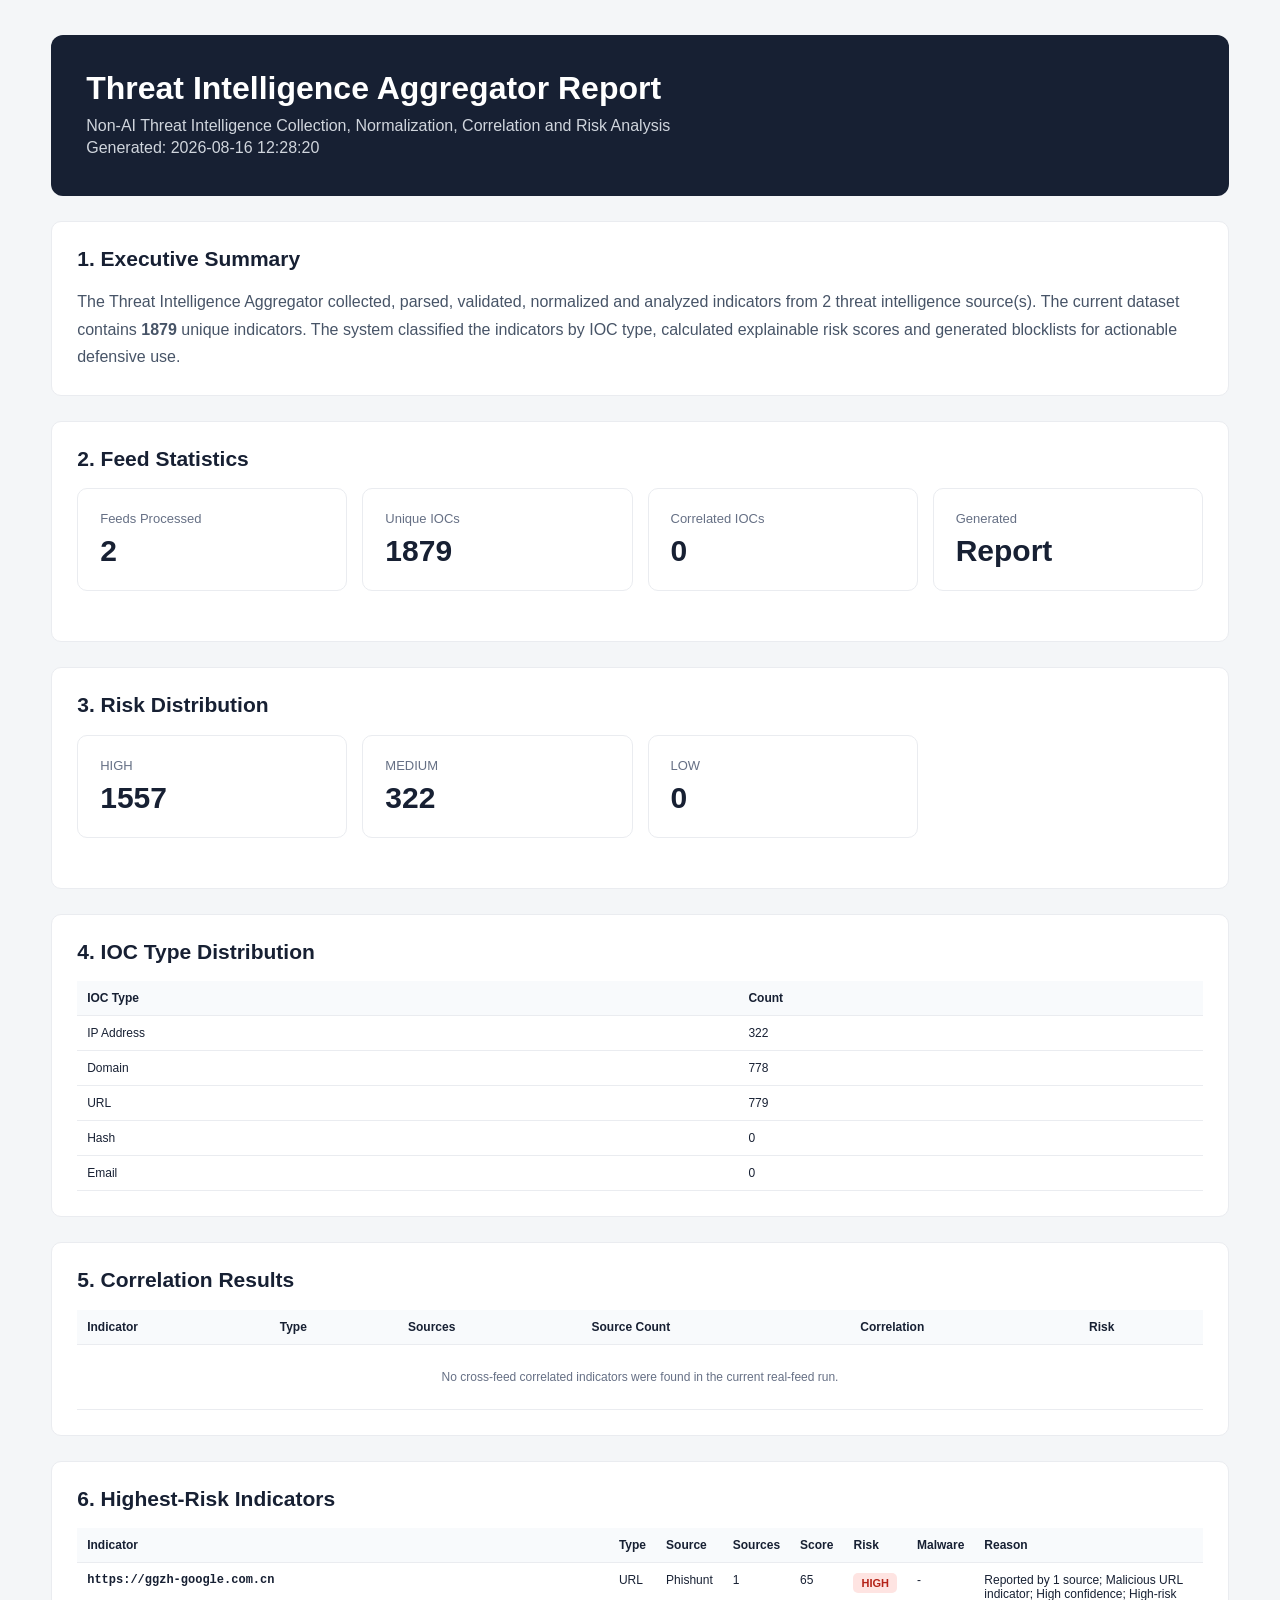
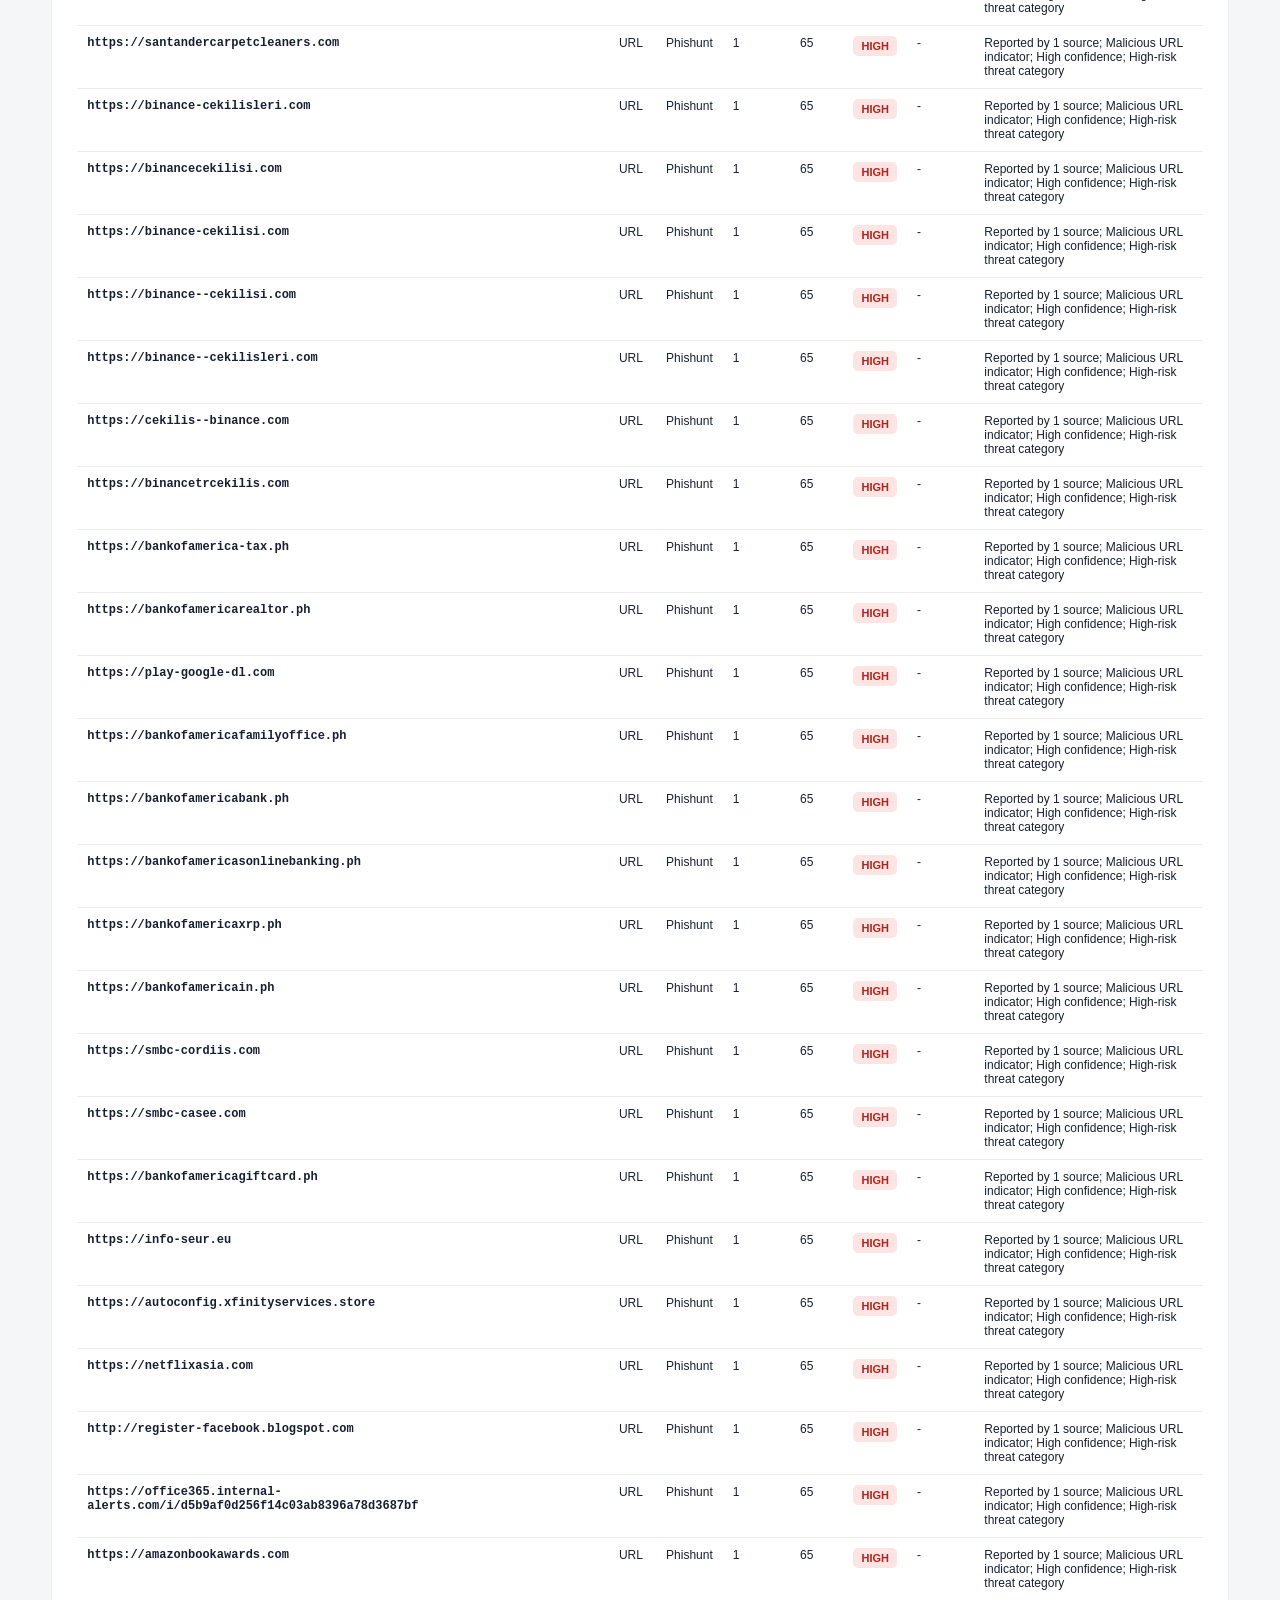
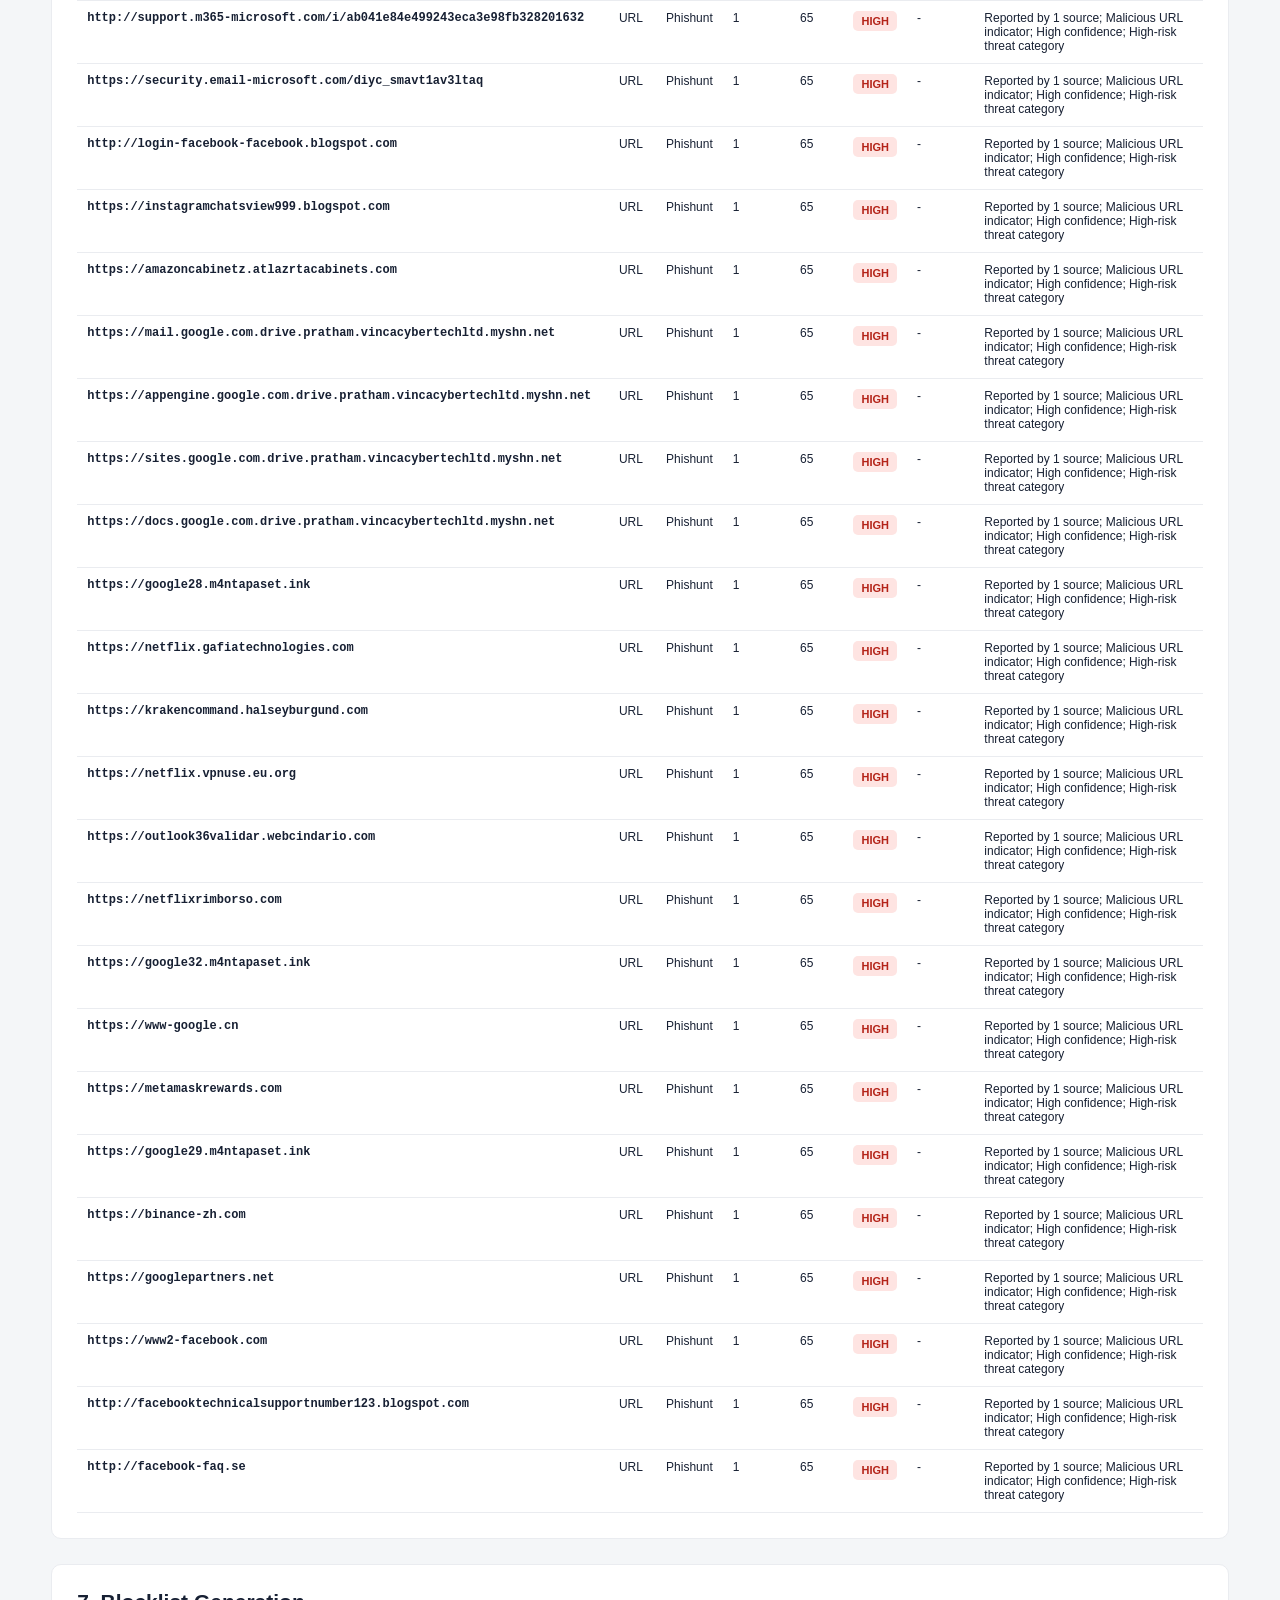
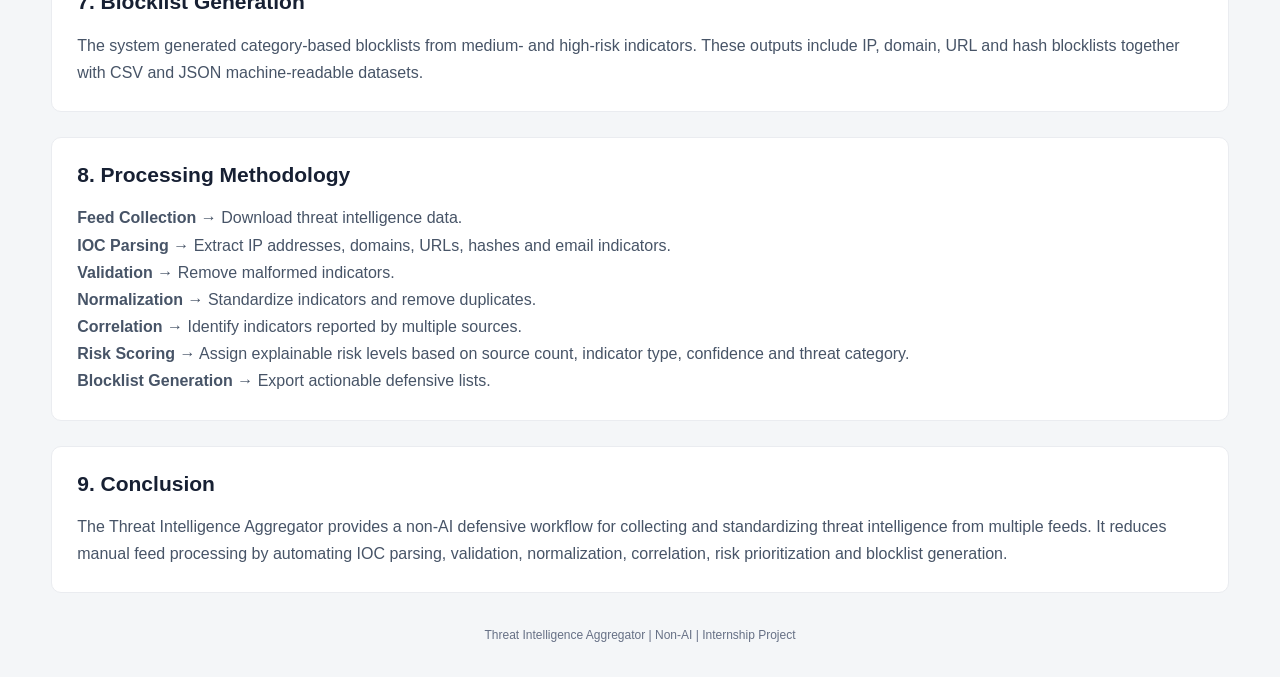
==== data/output/threat_intelligence_report.html @ 60bb7bee "Add files via upload" ====
<!DOCTYPE html>

<html lang="en">

<head>

<meta charset="UTF-8">

<meta name="viewport"
      content="width=device-width, initial-scale=1.0">

<title>
Threat Intelligence Aggregator Report
</title>

<style>

* {
    box-sizing: border-box;
}

body {
    margin: 0;
    font-family: Arial, sans-serif;
    background: #f4f6f8;
    color: #172033;
}

.container {
    width: 92%;
    max-width: 1400px;
    margin: 35px auto;
}

.header {
    background: #172033;
    color: white;
    padding: 35px;
    border-radius: 12px;
    margin-bottom: 25px;
}

.header h1 {
    margin: 0 0 10px;
    font-size: 32px;
}

.header p {
    margin: 4px 0;
    color: #d0d5dd;
}

.grid {
    display: grid;
    grid-template-columns:
        repeat(4, 1fr);
    gap: 15px;
    margin-bottom: 25px;
}

.card {
    background: white;
    padding: 22px;
    border-radius: 10px;
    border: 1px solid #eaecf0;
}

.card .label {
    color: #667085;
    font-size: 13px;
    margin-bottom: 8px;
}

.card .number {
    font-size: 30px;
    font-weight: bold;
}

.section {
    background: white;
    padding: 25px;
    border-radius: 10px;
    border: 1px solid #eaecf0;
    margin-bottom: 25px;
}

.section h2 {
    margin-top: 0;
    font-size: 21px;
}

table {
    width: 100%;
    border-collapse: collapse;
}

th,
td {
    padding: 10px;
    text-align: left;
    border-bottom: 1px solid #eaecf0;
    font-size: 12px;
    vertical-align: top;
}

th {
    background: #f8fafc;
}

.indicator {
    font-family: Consolas, monospace;
    font-weight: 600;
}

.risk {
    display: inline-block;
    padding: 4px 8px;
    border-radius: 5px;
    font-weight: bold;
    font-size: 11px;
}

.risk.high {
    background: #fee4e2;
    color: #b42318;
}

.risk.medium {
    background: #fef0c7;
    color: #b54708;
}

.risk.low {
    background: #dcfae6;
    color: #027a48;
}

.summary {
    line-height: 1.7;
    color: #475467;
}

.empty {
    text-align: center;
    color: #667085;
    padding: 25px;
}

.footer {
    text-align: center;
    color: #667085;
    font-size: 12px;
    margin-top: 35px;
}

@media (max-width: 900px) {

    .grid {
        grid-template-columns:
            repeat(2, 1fr);
    }

}

@media (max-width: 600px) {

    .grid {
        grid-template-columns: 1fr;
    }

}

</style>

</head>


<body>

<div class="container">


<div class="header">

    <h1>
        Threat Intelligence Aggregator Report
    </h1>

    <p>
        Non-AI Threat Intelligence Collection,
        Normalization, Correlation and Risk Analysis
    </p>

    <p>
        Generated: 2026-08-16 12:28:20
    </p>

</div>


<div class="section">

    <h2>
        1. Executive Summary
    </h2>

    <div class="summary">

        The Threat Intelligence Aggregator collected,
        parsed, validated, normalized and analyzed
        indicators from 2 threat intelligence
        source(s).

        The current dataset contains
        <strong>1879</strong>
        unique indicators.

        The system classified the indicators by IOC type,
        calculated explainable risk scores and generated
        blocklists for actionable defensive use.

    </div>

</div>


<div class="section">

    <h2>
        2. Feed Statistics
    </h2>

    <div class="grid">

        <div class="card">
            <div class="label">
                Feeds Processed
            </div>

            <div class="number">
                2
            </div>
        </div>


        <div class="card">
            <div class="label">
                Unique IOCs
            </div>

            <div class="number">
                1879
            </div>
        </div>


        <div class="card">
            <div class="label">
                Correlated IOCs
            </div>

            <div class="number">
                0
            </div>
        </div>


        <div class="card">
            <div class="label">
                Generated
            </div>

            <div class="number">
                Report
            </div>
        </div>

    </div>

</div>


<div class="section">

    <h2>
        3. Risk Distribution
    </h2>

    <div class="grid">

        <div class="card">
            <div class="label">
                HIGH
            </div>

            <div class="number">
                1557
            </div>
        </div>


        <div class="card">
            <div class="label">
                MEDIUM
            </div>

            <div class="number">
                322
            </div>
        </div>


        <div class="card">
            <div class="label">
                LOW
            </div>

            <div class="number">
                0
            </div>
        </div>

    </div>

</div>


<div class="section">

    <h2>
        4. IOC Type Distribution
    </h2>

    <table>

        <thead>

            <tr>
                <th>IOC Type</th>
                <th>Count</th>
            </tr>

        </thead>

        <tbody>

            <tr>
                <td>IP Address</td>
                <td>322</td>
            </tr>

            <tr>
                <td>Domain</td>
                <td>778</td>
            </tr>

            <tr>
                <td>URL</td>
                <td>779</td>
            </tr>

            <tr>
                <td>Hash</td>
                <td>0</td>
            </tr>

            <tr>
                <td>Email</td>
                <td>0</td>
            </tr>

        </tbody>

    </table>

</div>


<div class="section">

    <h2>
        5. Correlation Results
    </h2>

    <table>

        <thead>

            <tr>
                <th>Indicator</th>
                <th>Type</th>
                <th>Sources</th>
                <th>Source Count</th>
                <th>Correlation</th>
                <th>Risk</th>
            </tr>

        </thead>

        <tbody>

            
        <tr>
            <td colspan="6" class="empty">
                No cross-feed correlated indicators
                were found in the current real-feed run.
            </td>
        </tr>
        

        </tbody>

    </table>

</div>


<div class="section">

    <h2>
        6. Highest-Risk Indicators
    </h2>

    <table>

        <thead>

            <tr>
                <th>Indicator</th>
                <th>Type</th>
                <th>Source</th>
                <th>Sources</th>
                <th>Score</th>
                <th>Risk</th>
                <th>Malware</th>
                <th>Reason</th>
            </tr>

        </thead>

        <tbody>

            
        <tr>
            <td class="indicator">https://ggzh-google.com.cn</td>
            <td>URL</td>
            <td>Phishunt</td>
            <td>1</td>
            <td>65</td>
            <td>
                <span class="risk high">
                    HIGH
                </span>
            </td>
            <td>-</td>
            <td>Reported by 1 source; Malicious URL indicator; High confidence; High-risk threat category</td>
        </tr>
        
        <tr>
            <td class="indicator">https://santandercarpetcleaners.com</td>
            <td>URL</td>
            <td>Phishunt</td>
            <td>1</td>
            <td>65</td>
            <td>
                <span class="risk high">
                    HIGH
                </span>
            </td>
            <td>-</td>
            <td>Reported by 1 source; Malicious URL indicator; High confidence; High-risk threat category</td>
        </tr>
        
        <tr>
            <td class="indicator">https://binance-cekilisleri.com</td>
            <td>URL</td>
            <td>Phishunt</td>
            <td>1</td>
            <td>65</td>
            <td>
                <span class="risk high">
                    HIGH
                </span>
            </td>
            <td>-</td>
            <td>Reported by 1 source; Malicious URL indicator; High confidence; High-risk threat category</td>
        </tr>
        
        <tr>
            <td class="indicator">https://binancecekilisi.com</td>
            <td>URL</td>
            <td>Phishunt</td>
            <td>1</td>
            <td>65</td>
            <td>
                <span class="risk high">
                    HIGH
                </span>
            </td>
            <td>-</td>
            <td>Reported by 1 source; Malicious URL indicator; High confidence; High-risk threat category</td>
        </tr>
        
        <tr>
            <td class="indicator">https://binance-cekilisi.com</td>
            <td>URL</td>
            <td>Phishunt</td>
            <td>1</td>
            <td>65</td>
            <td>
                <span class="risk high">
                    HIGH
                </span>
            </td>
            <td>-</td>
            <td>Reported by 1 source; Malicious URL indicator; High confidence; High-risk threat category</td>
        </tr>
        
        <tr>
            <td class="indicator">https://binance--cekilisi.com</td>
            <td>URL</td>
            <td>Phishunt</td>
            <td>1</td>
            <td>65</td>
            <td>
                <span class="risk high">
                    HIGH
                </span>
            </td>
            <td>-</td>
            <td>Reported by 1 source; Malicious URL indicator; High confidence; High-risk threat category</td>
        </tr>
        
        <tr>
            <td class="indicator">https://binance--cekilisleri.com</td>
            <td>URL</td>
            <td>Phishunt</td>
            <td>1</td>
            <td>65</td>
            <td>
                <span class="risk high">
                    HIGH
                </span>
            </td>
            <td>-</td>
            <td>Reported by 1 source; Malicious URL indicator; High confidence; High-risk threat category</td>
        </tr>
        
        <tr>
            <td class="indicator">https://cekilis--binance.com</td>
            <td>URL</td>
            <td>Phishunt</td>
            <td>1</td>
            <td>65</td>
            <td>
                <span class="risk high">
                    HIGH
                </span>
            </td>
            <td>-</td>
            <td>Reported by 1 source; Malicious URL indicator; High confidence; High-risk threat category</td>
        </tr>
        
        <tr>
            <td class="indicator">https://binancetrcekilis.com</td>
            <td>URL</td>
            <td>Phishunt</td>
            <td>1</td>
            <td>65</td>
            <td>
                <span class="risk high">
                    HIGH
                </span>
            </td>
            <td>-</td>
            <td>Reported by 1 source; Malicious URL indicator; High confidence; High-risk threat category</td>
        </tr>
        
        <tr>
            <td class="indicator">https://bankofamerica-tax.ph</td>
            <td>URL</td>
            <td>Phishunt</td>
            <td>1</td>
            <td>65</td>
            <td>
                <span class="risk high">
                    HIGH
                </span>
            </td>
            <td>-</td>
            <td>Reported by 1 source; Malicious URL indicator; High confidence; High-risk threat category</td>
        </tr>
        
        <tr>
            <td class="indicator">https://bankofamericarealtor.ph</td>
            <td>URL</td>
            <td>Phishunt</td>
            <td>1</td>
            <td>65</td>
            <td>
                <span class="risk high">
                    HIGH
                </span>
            </td>
            <td>-</td>
            <td>Reported by 1 source; Malicious URL indicator; High confidence; High-risk threat category</td>
        </tr>
        
        <tr>
            <td class="indicator">https://play-google-dl.com</td>
            <td>URL</td>
            <td>Phishunt</td>
            <td>1</td>
            <td>65</td>
            <td>
                <span class="risk high">
                    HIGH
                </span>
            </td>
            <td>-</td>
            <td>Reported by 1 source; Malicious URL indicator; High confidence; High-risk threat category</td>
        </tr>
        
        <tr>
            <td class="indicator">https://bankofamericafamilyoffice.ph</td>
            <td>URL</td>
            <td>Phishunt</td>
            <td>1</td>
            <td>65</td>
            <td>
                <span class="risk high">
                    HIGH
                </span>
            </td>
            <td>-</td>
            <td>Reported by 1 source; Malicious URL indicator; High confidence; High-risk threat category</td>
        </tr>
        
        <tr>
            <td class="indicator">https://bankofamericabank.ph</td>
            <td>URL</td>
            <td>Phishunt</td>
            <td>1</td>
            <td>65</td>
            <td>
                <span class="risk high">
                    HIGH
                </span>
            </td>
            <td>-</td>
            <td>Reported by 1 source; Malicious URL indicator; High confidence; High-risk threat category</td>
        </tr>
        
        <tr>
            <td class="indicator">https://bankofamericasonlinebanking.ph</td>
            <td>URL</td>
            <td>Phishunt</td>
            <td>1</td>
            <td>65</td>
            <td>
                <span class="risk high">
                    HIGH
                </span>
            </td>
            <td>-</td>
            <td>Reported by 1 source; Malicious URL indicator; High confidence; High-risk threat category</td>
        </tr>
        
        <tr>
            <td class="indicator">https://bankofamericaxrp.ph</td>
            <td>URL</td>
            <td>Phishunt</td>
            <td>1</td>
            <td>65</td>
            <td>
                <span class="risk high">
                    HIGH
                </span>
            </td>
            <td>-</td>
            <td>Reported by 1 source; Malicious URL indicator; High confidence; High-risk threat category</td>
        </tr>
        
        <tr>
            <td class="indicator">https://bankofamericain.ph</td>
            <td>URL</td>
            <td>Phishunt</td>
            <td>1</td>
            <td>65</td>
            <td>
                <span class="risk high">
                    HIGH
                </span>
            </td>
            <td>-</td>
            <td>Reported by 1 source; Malicious URL indicator; High confidence; High-risk threat category</td>
        </tr>
        
        <tr>
            <td class="indicator">https://smbc-cordiis.com</td>
            <td>URL</td>
            <td>Phishunt</td>
            <td>1</td>
            <td>65</td>
            <td>
                <span class="risk high">
                    HIGH
                </span>
            </td>
            <td>-</td>
            <td>Reported by 1 source; Malicious URL indicator; High confidence; High-risk threat category</td>
        </tr>
        
        <tr>
            <td class="indicator">https://smbc-casee.com</td>
            <td>URL</td>
            <td>Phishunt</td>
            <td>1</td>
            <td>65</td>
            <td>
                <span class="risk high">
                    HIGH
                </span>
            </td>
            <td>-</td>
            <td>Reported by 1 source; Malicious URL indicator; High confidence; High-risk threat category</td>
        </tr>
        
        <tr>
            <td class="indicator">https://bankofamericagiftcard.ph</td>
            <td>URL</td>
            <td>Phishunt</td>
            <td>1</td>
            <td>65</td>
            <td>
                <span class="risk high">
                    HIGH
                </span>
            </td>
            <td>-</td>
            <td>Reported by 1 source; Malicious URL indicator; High confidence; High-risk threat category</td>
        </tr>
        
        <tr>
            <td class="indicator">https://info-seur.eu</td>
            <td>URL</td>
            <td>Phishunt</td>
            <td>1</td>
            <td>65</td>
            <td>
                <span class="risk high">
                    HIGH
                </span>
            </td>
            <td>-</td>
            <td>Reported by 1 source; Malicious URL indicator; High confidence; High-risk threat category</td>
        </tr>
        
        <tr>
            <td class="indicator">https://autoconfig.xfinityservices.store</td>
            <td>URL</td>
            <td>Phishunt</td>
            <td>1</td>
            <td>65</td>
            <td>
                <span class="risk high">
                    HIGH
                </span>
            </td>
            <td>-</td>
            <td>Reported by 1 source; Malicious URL indicator; High confidence; High-risk threat category</td>
        </tr>
        
        <tr>
            <td class="indicator">https://netflixasia.com</td>
            <td>URL</td>
            <td>Phishunt</td>
            <td>1</td>
            <td>65</td>
            <td>
                <span class="risk high">
                    HIGH
                </span>
            </td>
            <td>-</td>
            <td>Reported by 1 source; Malicious URL indicator; High confidence; High-risk threat category</td>
        </tr>
        
        <tr>
            <td class="indicator">http://register-facebook.blogspot.com</td>
            <td>URL</td>
            <td>Phishunt</td>
            <td>1</td>
            <td>65</td>
            <td>
                <span class="risk high">
                    HIGH
                </span>
            </td>
            <td>-</td>
            <td>Reported by 1 source; Malicious URL indicator; High confidence; High-risk threat category</td>
        </tr>
        
        <tr>
            <td class="indicator">https://office365.internal-alerts.com/i/d5b9af0d256f14c03ab8396a78d3687bf</td>
            <td>URL</td>
            <td>Phishunt</td>
            <td>1</td>
            <td>65</td>
            <td>
                <span class="risk high">
                    HIGH
                </span>
            </td>
            <td>-</td>
            <td>Reported by 1 source; Malicious URL indicator; High confidence; High-risk threat category</td>
        </tr>
        
        <tr>
            <td class="indicator">https://amazonbookawards.com</td>
            <td>URL</td>
            <td>Phishunt</td>
            <td>1</td>
            <td>65</td>
            <td>
                <span class="risk high">
                    HIGH
                </span>
            </td>
            <td>-</td>
            <td>Reported by 1 source; Malicious URL indicator; High confidence; High-risk threat category</td>
        </tr>
        
        <tr>
            <td class="indicator">http://support.m365-microsoft.com/i/ab041e84e499243eca3e98fb328201632</td>
            <td>URL</td>
            <td>Phishunt</td>
            <td>1</td>
            <td>65</td>
            <td>
                <span class="risk high">
                    HIGH
                </span>
            </td>
            <td>-</td>
            <td>Reported by 1 source; Malicious URL indicator; High confidence; High-risk threat category</td>
        </tr>
        
        <tr>
            <td class="indicator">https://security.email-microsoft.com/diyc_smavt1av3ltaq</td>
            <td>URL</td>
            <td>Phishunt</td>
            <td>1</td>
            <td>65</td>
            <td>
                <span class="risk high">
                    HIGH
                </span>
            </td>
            <td>-</td>
            <td>Reported by 1 source; Malicious URL indicator; High confidence; High-risk threat category</td>
        </tr>
        
        <tr>
            <td class="indicator">http://login-facebook-facebook.blogspot.com</td>
            <td>URL</td>
            <td>Phishunt</td>
            <td>1</td>
            <td>65</td>
            <td>
                <span class="risk high">
                    HIGH
                </span>
            </td>
            <td>-</td>
            <td>Reported by 1 source; Malicious URL indicator; High confidence; High-risk threat category</td>
        </tr>
        
        <tr>
            <td class="indicator">https://instagramchatsview999.blogspot.com</td>
            <td>URL</td>
            <td>Phishunt</td>
            <td>1</td>
            <td>65</td>
            <td>
                <span class="risk high">
                    HIGH
                </span>
            </td>
            <td>-</td>
            <td>Reported by 1 source; Malicious URL indicator; High confidence; High-risk threat category</td>
        </tr>
        
        <tr>
            <td class="indicator">https://amazoncabinetz.atlazrtacabinets.com</td>
            <td>URL</td>
            <td>Phishunt</td>
            <td>1</td>
            <td>65</td>
            <td>
                <span class="risk high">
                    HIGH
                </span>
            </td>
            <td>-</td>
            <td>Reported by 1 source; Malicious URL indicator; High confidence; High-risk threat category</td>
        </tr>
        
        <tr>
            <td class="indicator">https://mail.google.com.drive.pratham.vincacybertechltd.myshn.net</td>
            <td>URL</td>
            <td>Phishunt</td>
            <td>1</td>
            <td>65</td>
            <td>
                <span class="risk high">
                    HIGH
                </span>
            </td>
            <td>-</td>
            <td>Reported by 1 source; Malicious URL indicator; High confidence; High-risk threat category</td>
        </tr>
        
        <tr>
            <td class="indicator">https://appengine.google.com.drive.pratham.vincacybertechltd.myshn.net</td>
            <td>URL</td>
            <td>Phishunt</td>
            <td>1</td>
            <td>65</td>
            <td>
                <span class="risk high">
                    HIGH
                </span>
            </td>
            <td>-</td>
            <td>Reported by 1 source; Malicious URL indicator; High confidence; High-risk threat category</td>
        </tr>
        
        <tr>
            <td class="indicator">https://sites.google.com.drive.pratham.vincacybertechltd.myshn.net</td>
            <td>URL</td>
            <td>Phishunt</td>
            <td>1</td>
            <td>65</td>
            <td>
                <span class="risk high">
                    HIGH
                </span>
            </td>
            <td>-</td>
            <td>Reported by 1 source; Malicious URL indicator; High confidence; High-risk threat category</td>
        </tr>
        
        <tr>
            <td class="indicator">https://docs.google.com.drive.pratham.vincacybertechltd.myshn.net</td>
            <td>URL</td>
            <td>Phishunt</td>
            <td>1</td>
            <td>65</td>
            <td>
                <span class="risk high">
                    HIGH
                </span>
            </td>
            <td>-</td>
            <td>Reported by 1 source; Malicious URL indicator; High confidence; High-risk threat category</td>
        </tr>
        
        <tr>
            <td class="indicator">https://google28.m4ntapaset.ink</td>
            <td>URL</td>
            <td>Phishunt</td>
            <td>1</td>
            <td>65</td>
            <td>
                <span class="risk high">
                    HIGH
                </span>
            </td>
            <td>-</td>
            <td>Reported by 1 source; Malicious URL indicator; High confidence; High-risk threat category</td>
        </tr>
        
        <tr>
            <td class="indicator">https://netflix.gafiatechnologies.com</td>
            <td>URL</td>
            <td>Phishunt</td>
            <td>1</td>
            <td>65</td>
            <td>
                <span class="risk high">
                    HIGH
                </span>
            </td>
            <td>-</td>
            <td>Reported by 1 source; Malicious URL indicator; High confidence; High-risk threat category</td>
        </tr>
        
        <tr>
            <td class="indicator">https://krakencommand.halseyburgund.com</td>
            <td>URL</td>
            <td>Phishunt</td>
            <td>1</td>
            <td>65</td>
            <td>
                <span class="risk high">
                    HIGH
                </span>
            </td>
            <td>-</td>
            <td>Reported by 1 source; Malicious URL indicator; High confidence; High-risk threat category</td>
        </tr>
        
        <tr>
            <td class="indicator">https://netflix.vpnuse.eu.org</td>
            <td>URL</td>
            <td>Phishunt</td>
            <td>1</td>
            <td>65</td>
            <td>
                <span class="risk high">
                    HIGH
                </span>
            </td>
            <td>-</td>
            <td>Reported by 1 source; Malicious URL indicator; High confidence; High-risk threat category</td>
        </tr>
        
        <tr>
            <td class="indicator">https://outlook36validar.webcindario.com</td>
            <td>URL</td>
            <td>Phishunt</td>
            <td>1</td>
            <td>65</td>
            <td>
                <span class="risk high">
                    HIGH
                </span>
            </td>
            <td>-</td>
            <td>Reported by 1 source; Malicious URL indicator; High confidence; High-risk threat category</td>
        </tr>
        
        <tr>
            <td class="indicator">https://netflixrimborso.com</td>
            <td>URL</td>
            <td>Phishunt</td>
            <td>1</td>
            <td>65</td>
            <td>
                <span class="risk high">
                    HIGH
                </span>
            </td>
            <td>-</td>
            <td>Reported by 1 source; Malicious URL indicator; High confidence; High-risk threat category</td>
        </tr>
        
        <tr>
            <td class="indicator">https://google32.m4ntapaset.ink</td>
            <td>URL</td>
            <td>Phishunt</td>
            <td>1</td>
            <td>65</td>
            <td>
                <span class="risk high">
                    HIGH
                </span>
            </td>
            <td>-</td>
            <td>Reported by 1 source; Malicious URL indicator; High confidence; High-risk threat category</td>
        </tr>
        
        <tr>
            <td class="indicator">https://www-google.cn</td>
            <td>URL</td>
            <td>Phishunt</td>
            <td>1</td>
            <td>65</td>
            <td>
                <span class="risk high">
                    HIGH
                </span>
            </td>
            <td>-</td>
            <td>Reported by 1 source; Malicious URL indicator; High confidence; High-risk threat category</td>
        </tr>
        
        <tr>
            <td class="indicator">https://metamaskrewards.com</td>
            <td>URL</td>
            <td>Phishunt</td>
            <td>1</td>
            <td>65</td>
            <td>
                <span class="risk high">
                    HIGH
                </span>
            </td>
            <td>-</td>
            <td>Reported by 1 source; Malicious URL indicator; High confidence; High-risk threat category</td>
        </tr>
        
        <tr>
            <td class="indicator">https://google29.m4ntapaset.ink</td>
            <td>URL</td>
            <td>Phishunt</td>
            <td>1</td>
            <td>65</td>
            <td>
                <span class="risk high">
                    HIGH
                </span>
            </td>
            <td>-</td>
            <td>Reported by 1 source; Malicious URL indicator; High confidence; High-risk threat category</td>
        </tr>
        
        <tr>
            <td class="indicator">https://binance-zh.com</td>
            <td>URL</td>
            <td>Phishunt</td>
            <td>1</td>
            <td>65</td>
            <td>
                <span class="risk high">
                    HIGH
                </span>
            </td>
            <td>-</td>
            <td>Reported by 1 source; Malicious URL indicator; High confidence; High-risk threat category</td>
        </tr>
        
        <tr>
            <td class="indicator">https://googlepartners.net</td>
            <td>URL</td>
            <td>Phishunt</td>
            <td>1</td>
            <td>65</td>
            <td>
                <span class="risk high">
                    HIGH
                </span>
            </td>
            <td>-</td>
            <td>Reported by 1 source; Malicious URL indicator; High confidence; High-risk threat category</td>
        </tr>
        
        <tr>
            <td class="indicator">https://www2-facebook.com</td>
            <td>URL</td>
            <td>Phishunt</td>
            <td>1</td>
            <td>65</td>
            <td>
                <span class="risk high">
                    HIGH
                </span>
            </td>
            <td>-</td>
            <td>Reported by 1 source; Malicious URL indicator; High confidence; High-risk threat category</td>
        </tr>
        
        <tr>
            <td class="indicator">http://facebooktechnicalsupportnumber123.blogspot.com</td>
            <td>URL</td>
            <td>Phishunt</td>
            <td>1</td>
            <td>65</td>
            <td>
                <span class="risk high">
                    HIGH
                </span>
            </td>
            <td>-</td>
            <td>Reported by 1 source; Malicious URL indicator; High confidence; High-risk threat category</td>
        </tr>
        
        <tr>
            <td class="indicator">http://facebook-faq.se</td>
            <td>URL</td>
            <td>Phishunt</td>
            <td>1</td>
            <td>65</td>
            <td>
                <span class="risk high">
                    HIGH
                </span>
            </td>
            <td>-</td>
            <td>Reported by 1 source; Malicious URL indicator; High confidence; High-risk threat category</td>
        </tr>
        

        </tbody>

    </table>

</div>


<div class="section">

    <h2>
        7. Blocklist Generation
    </h2>

    <div class="summary">

        The system generated category-based blocklists
        from medium- and high-risk indicators.

        These outputs include IP, domain, URL and
        hash blocklists together with CSV and JSON
        machine-readable datasets.

    </div>

</div>


<div class="section">

    <h2>
        8. Processing Methodology
    </h2>

    <div class="summary">

        <strong>Feed Collection</strong> →
        Download threat intelligence data.

        <br>

        <strong>IOC Parsing</strong> →
        Extract IP addresses, domains, URLs,
        hashes and email indicators.

        <br>

        <strong>Validation</strong> →
        Remove malformed indicators.

        <br>

        <strong>Normalization</strong> →
        Standardize indicators and remove duplicates.

        <br>

        <strong>Correlation</strong> →
        Identify indicators reported by multiple sources.

        <br>

        <strong>Risk Scoring</strong> →
        Assign explainable risk levels based on
        source count, indicator type, confidence
        and threat category.

        <br>

        <strong>Blocklist Generation</strong> →
        Export actionable defensive lists.

    </div>

</div>


<div class="section">

    <h2>
        9. Conclusion
    </h2>

    <div class="summary">

        The Threat Intelligence Aggregator provides a
        non-AI defensive workflow for collecting and
        standardizing threat intelligence from multiple
        feeds.

        It reduces manual feed processing by automating
        IOC parsing, validation, normalization,
        correlation, risk prioritization and blocklist
        generation.

    </div>

</div>


<div class="footer">

    Threat Intelligence Aggregator |
    Non-AI |
    Internship Project

</div>


</div>

</body>

</html>
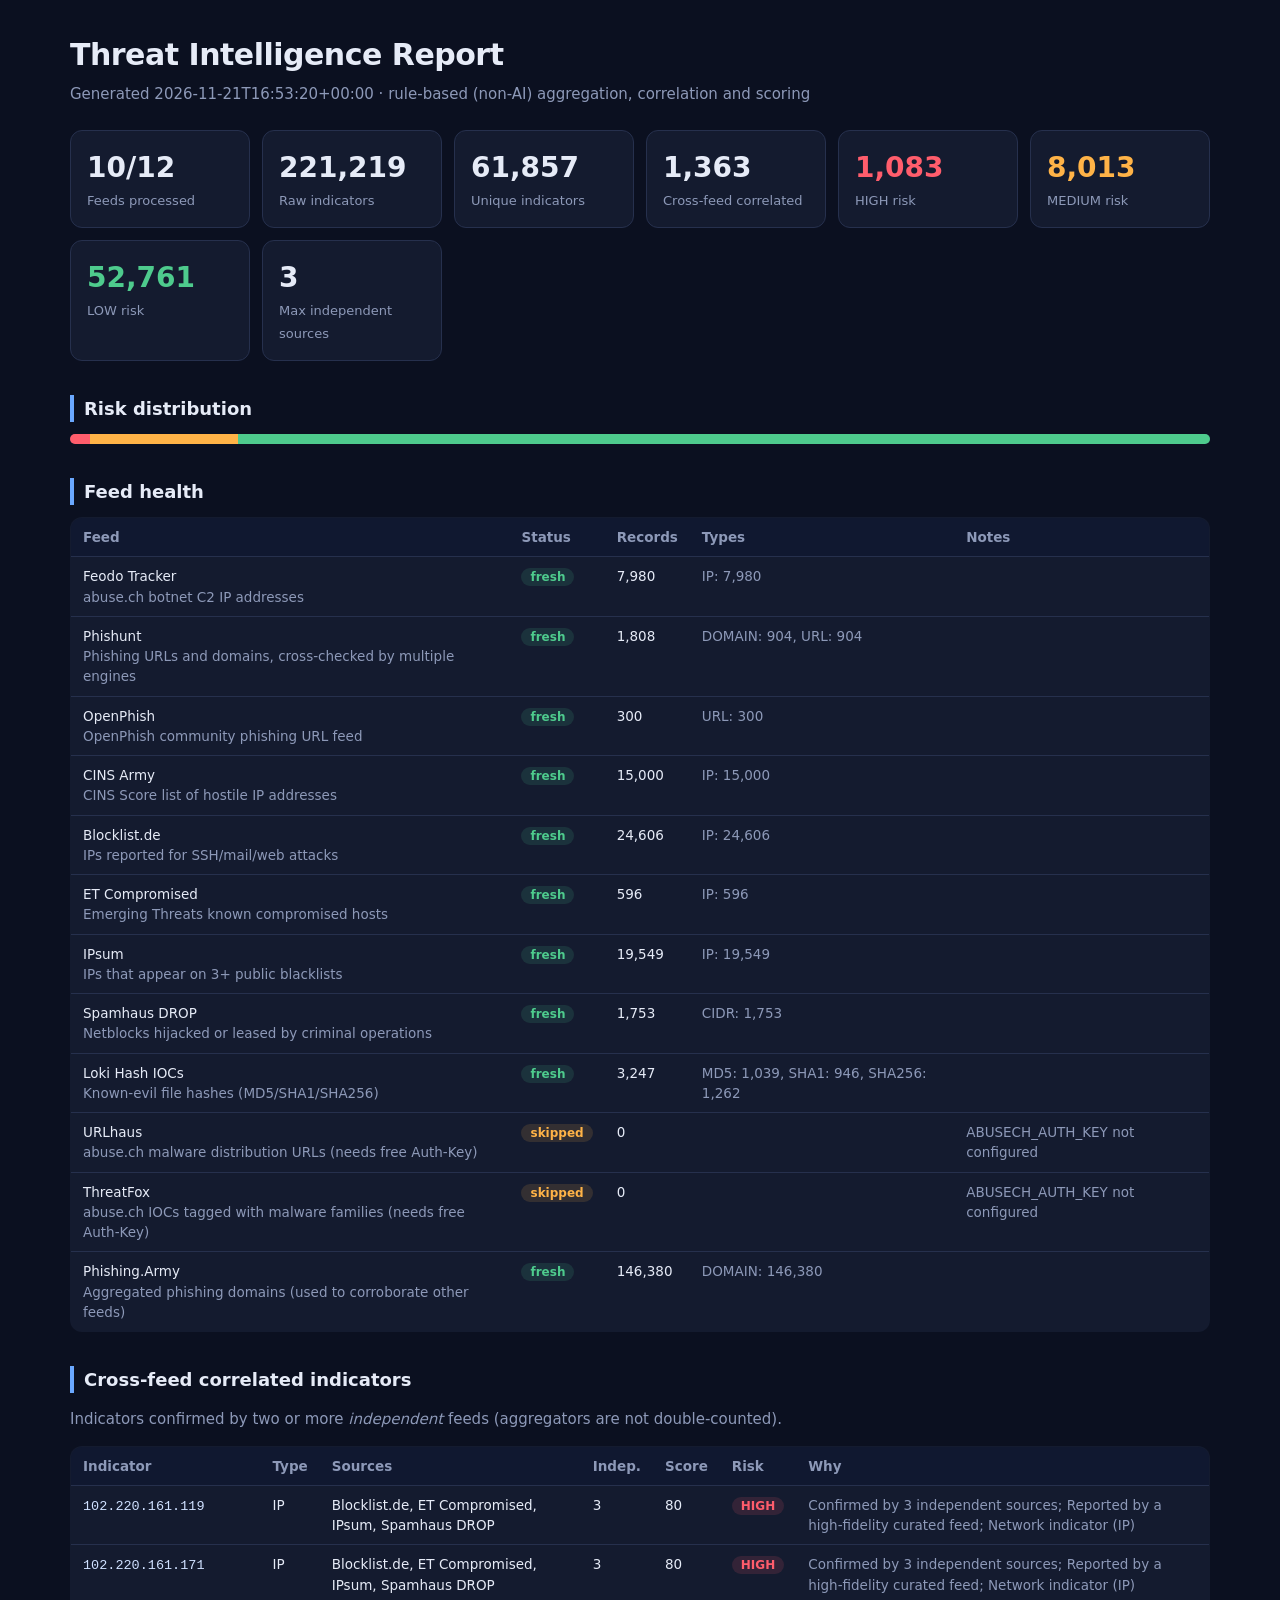
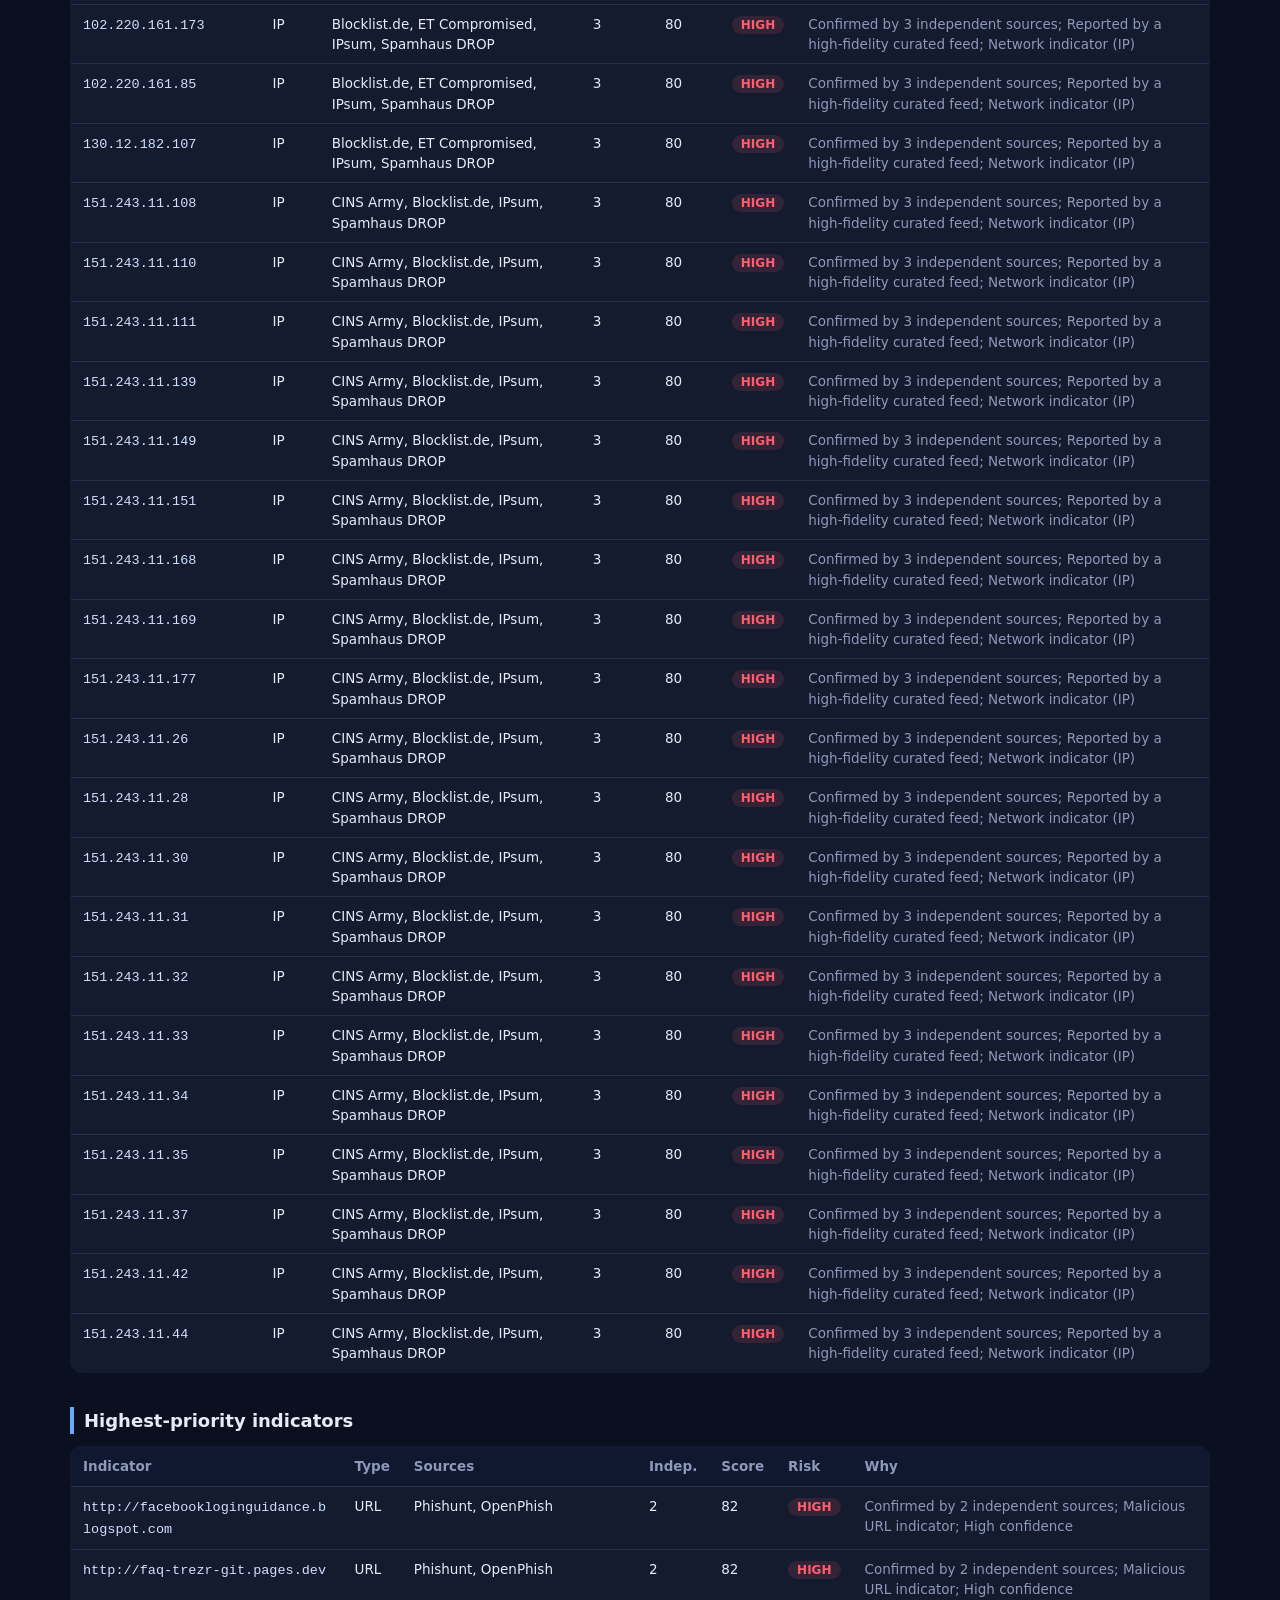
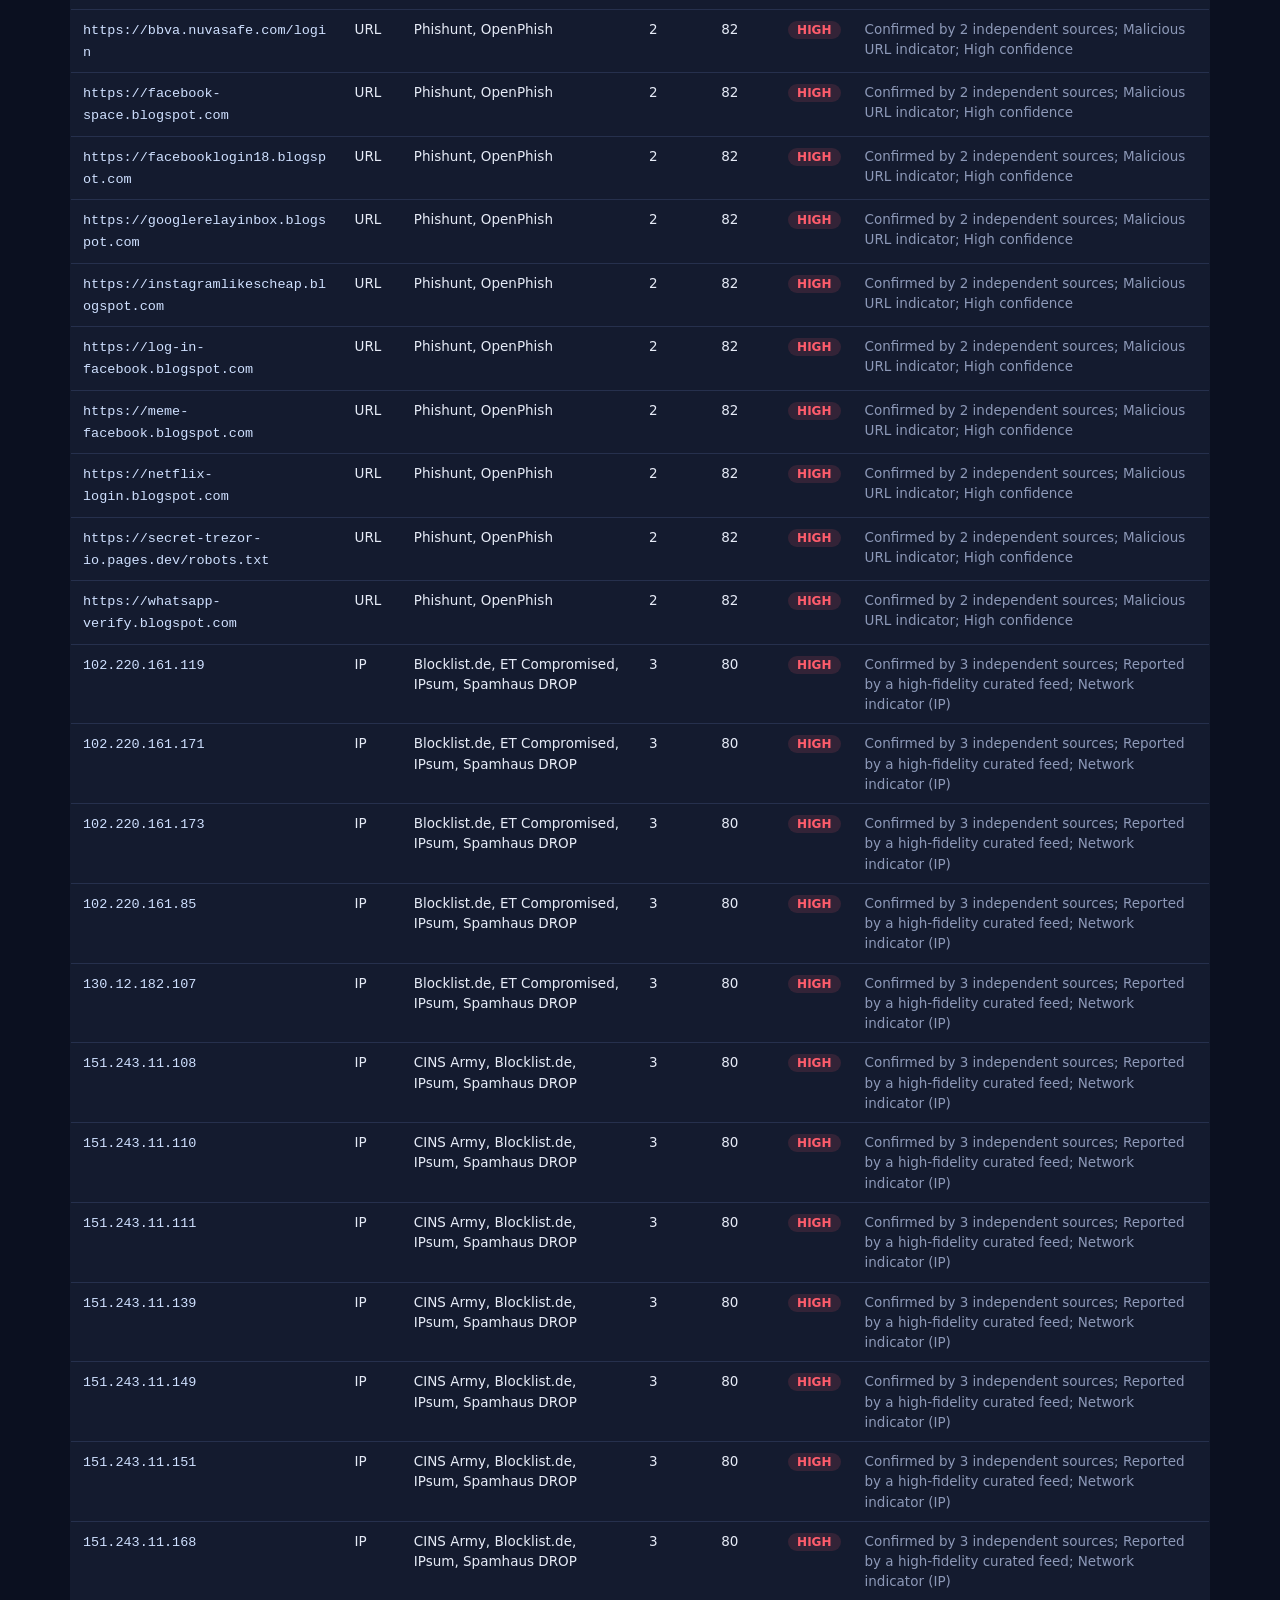
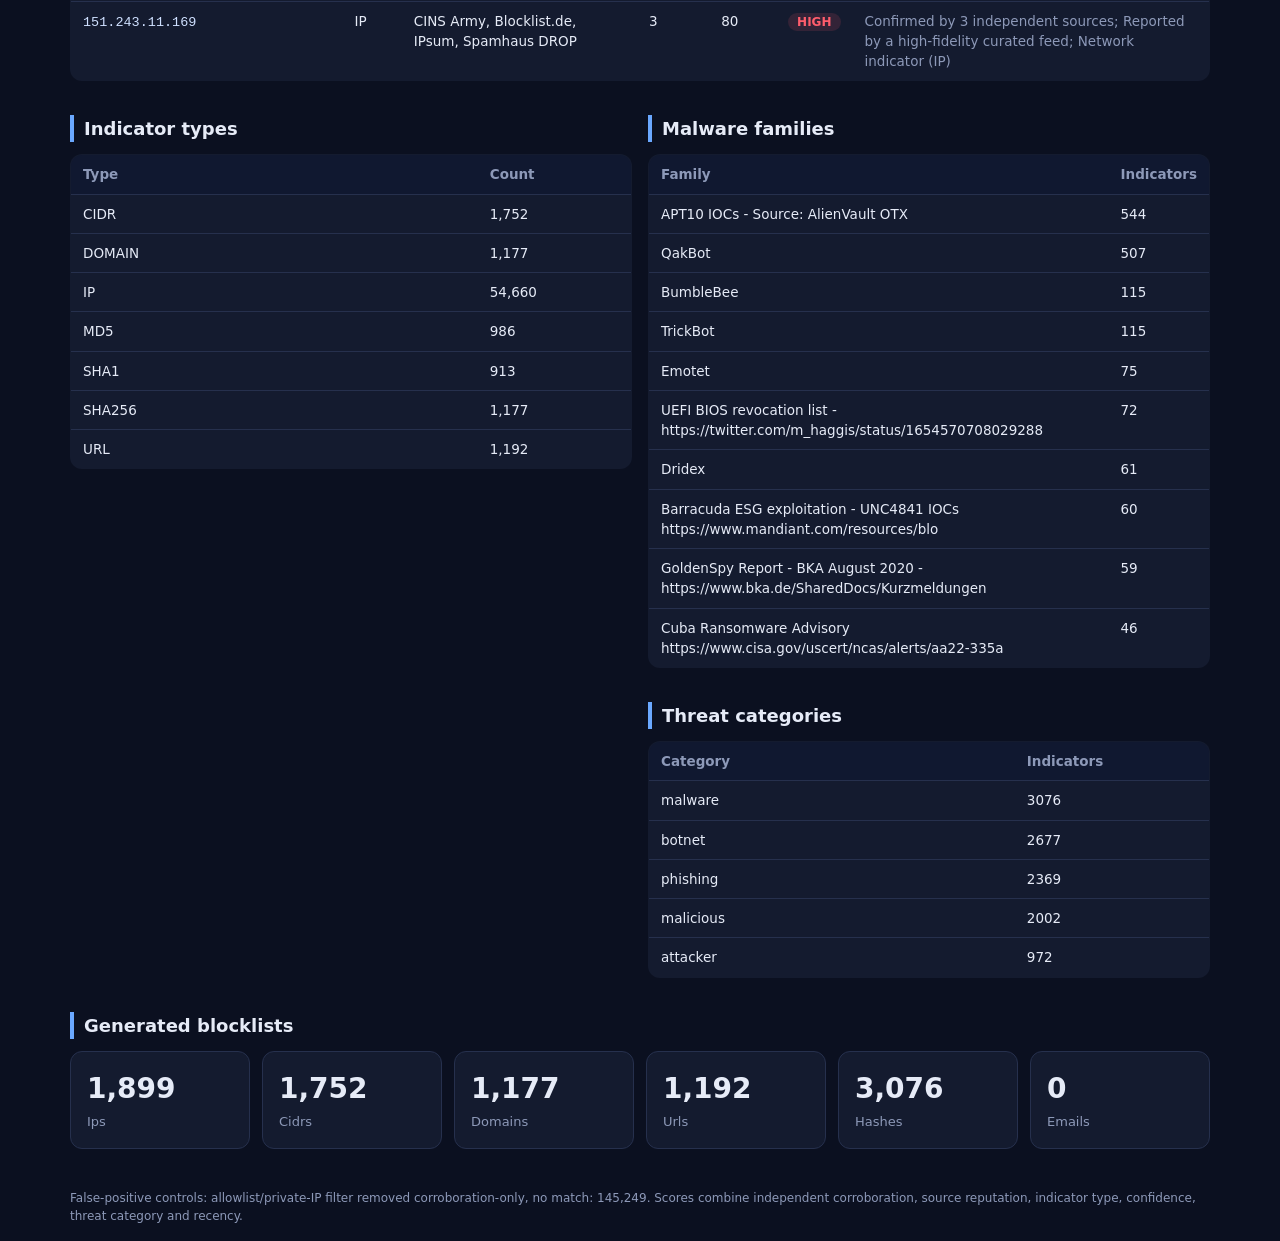
==== commit b0d05686: "Rebuild aggregator: 12 feeds, cross-feed correlation, explainable scoring, API, tests, docs" ====
--- a/data/output/threat_intelligence_report.html
+++ b/data/output/threat_intelligence_report.html
@@ -1,1308 +1,50 @@
-
-<!DOCTYPE html>
-
-<html lang="en">
-
-<head>
-
-<meta charset="UTF-8">
-
-<meta name="viewport"
-      content="width=device-width, initial-scale=1.0">
-
-<title>
-Threat Intelligence Aggregator Report
-</title>
-
-<style>
-
-* {
-    box-sizing: border-box;
-}
-
-body {
-    margin: 0;
-    font-family: Arial, sans-serif;
-    background: #f4f6f8;
-    color: #172033;
-}
-
-.container {
-    width: 92%;
-    max-width: 1400px;
-    margin: 35px auto;
-}
-
-.header {
-    background: #172033;
-    color: white;
-    padding: 35px;
-    border-radius: 12px;
-    margin-bottom: 25px;
-}
-
-.header h1 {
-    margin: 0 0 10px;
-    font-size: 32px;
-}
-
-.header p {
-    margin: 4px 0;
-    color: #d0d5dd;
-}
-
-.grid {
-    display: grid;
-    grid-template-columns:
-        repeat(4, 1fr);
-    gap: 15px;
-    margin-bottom: 25px;
-}
-
-.card {
-    background: white;
-    padding: 22px;
-    border-radius: 10px;
-    border: 1px solid #eaecf0;
-}
-
-.card .label {
-    color: #667085;
-    font-size: 13px;
-    margin-bottom: 8px;
-}
-
-.card .number {
-    font-size: 30px;
-    font-weight: bold;
-}
-
-.section {
-    background: white;
-    padding: 25px;
-    border-radius: 10px;
-    border: 1px solid #eaecf0;
-    margin-bottom: 25px;
-}
-
-.section h2 {
-    margin-top: 0;
-    font-size: 21px;
-}
-
-table {
-    width: 100%;
-    border-collapse: collapse;
-}
-
-th,
-td {
-    padding: 10px;
-    text-align: left;
-    border-bottom: 1px solid #eaecf0;
-    font-size: 12px;
-    vertical-align: top;
-}
-
-th {
-    background: #f8fafc;
-}
-
-.indicator {
-    font-family: Consolas, monospace;
-    font-weight: 600;
-}
-
-.risk {
-    display: inline-block;
-    padding: 4px 8px;
-    border-radius: 5px;
-    font-weight: bold;
-    font-size: 11px;
-}
-
-.risk.high {
-    background: #fee4e2;
-    color: #b42318;
-}
-
-.risk.medium {
-    background: #fef0c7;
-    color: #b54708;
-}
-
-.risk.low {
-    background: #dcfae6;
-    color: #027a48;
-}
-
-.summary {
-    line-height: 1.7;
-    color: #475467;
-}
-
-.empty {
-    text-align: center;
-    color: #667085;
-    padding: 25px;
-}
-
-.footer {
-    text-align: center;
-    color: #667085;
-    font-size: 12px;
-    margin-top: 35px;
-}
-
-@media (max-width: 900px) {
-
-    .grid {
-        grid-template-columns:
-            repeat(2, 1fr);
-    }
-
-}
-
-@media (max-width: 600px) {
-
-    .grid {
-        grid-template-columns: 1fr;
-    }
-
-}
-
-</style>
-
-</head>
-
-
-<body>
-
-<div class="container">
-
-
-<div class="header">
-
-    <h1>
-        Threat Intelligence Aggregator Report
-    </h1>
-
-    <p>
-        Non-AI Threat Intelligence Collection,
-        Normalization, Correlation and Risk Analysis
-    </p>
-
-    <p>
-        Generated: 2026-08-16 12:28:20
-    </p>
-
-</div>
-
-
-<div class="section">
-
-    <h2>
-        1. Executive Summary
-    </h2>
-
-    <div class="summary">
-
-        The Threat Intelligence Aggregator collected,
-        parsed, validated, normalized and analyzed
-        indicators from 2 threat intelligence
-        source(s).
-
-        The current dataset contains
-        <strong>1879</strong>
-        unique indicators.
-
-        The system classified the indicators by IOC type,
-        calculated explainable risk scores and generated
-        blocklists for actionable defensive use.
-
-    </div>
-
-</div>
-
-
-<div class="section">
-
-    <h2>
-        2. Feed Statistics
-    </h2>
-
-    <div class="grid">
-
-        <div class="card">
-            <div class="label">
-                Feeds Processed
-            </div>
-
-            <div class="number">
-                2
-            </div>
-        </div>
-
-
-        <div class="card">
-            <div class="label">
-                Unique IOCs
-            </div>
-
-            <div class="number">
-                1879
-            </div>
-        </div>
-
-
-        <div class="card">
-            <div class="label">
-                Correlated IOCs
-            </div>
-
-            <div class="number">
-                0
-            </div>
-        </div>
-
-
-        <div class="card">
-            <div class="label">
-                Generated
-            </div>
-
-            <div class="number">
-                Report
-            </div>
-        </div>
-
-    </div>
-
-</div>
-
-
-<div class="section">
-
-    <h2>
-        3. Risk Distribution
-    </h2>
-
-    <div class="grid">
-
-        <div class="card">
-            <div class="label">
-                HIGH
-            </div>
-
-            <div class="number">
-                1557
-            </div>
-        </div>
-
-
-        <div class="card">
-            <div class="label">
-                MEDIUM
-            </div>
-
-            <div class="number">
-                322
-            </div>
-        </div>
-
-
-        <div class="card">
-            <div class="label">
-                LOW
-            </div>
-
-            <div class="number">
-                0
-            </div>
-        </div>
-
-    </div>
-
-</div>
-
-
-<div class="section">
-
-    <h2>
-        4. IOC Type Distribution
-    </h2>
-
-    <table>
-
-        <thead>
-
-            <tr>
-                <th>IOC Type</th>
-                <th>Count</th>
-            </tr>
-
-        </thead>
-
-        <tbody>
-
-            <tr>
-                <td>IP Address</td>
-                <td>322</td>
-            </tr>
-
-            <tr>
-                <td>Domain</td>
-                <td>778</td>
-            </tr>
-
-            <tr>
-                <td>URL</td>
-                <td>779</td>
-            </tr>
-
-            <tr>
-                <td>Hash</td>
-                <td>0</td>
-            </tr>
-
-            <tr>
-                <td>Email</td>
-                <td>0</td>
-            </tr>
-
-        </tbody>
-
-    </table>
-
-</div>
-
-
-<div class="section">
-
-    <h2>
-        5. Correlation Results
-    </h2>
-
-    <table>
-
-        <thead>
-
-            <tr>
-                <th>Indicator</th>
-                <th>Type</th>
-                <th>Sources</th>
-                <th>Source Count</th>
-                <th>Correlation</th>
-                <th>Risk</th>
-            </tr>
-
-        </thead>
-
-        <tbody>
-
-            
-        <tr>
-            <td colspan="6" class="empty">
-                No cross-feed correlated indicators
-                were found in the current real-feed run.
-            </td>
-        </tr>
-        
-
-        </tbody>
-
-    </table>
-
-</div>
-
-
-<div class="section">
-
-    <h2>
-        6. Highest-Risk Indicators
-    </h2>
-
-    <table>
-
-        <thead>
-
-            <tr>
-                <th>Indicator</th>
-                <th>Type</th>
-                <th>Source</th>
-                <th>Sources</th>
-                <th>Score</th>
-                <th>Risk</th>
-                <th>Malware</th>
-                <th>Reason</th>
-            </tr>
-
-        </thead>
-
-        <tbody>
-
-            
-        <tr>
-            <td class="indicator">https://ggzh-google.com.cn</td>
-            <td>URL</td>
-            <td>Phishunt</td>
-            <td>1</td>
-            <td>65</td>
-            <td>
-                <span class="risk high">
-                    HIGH
-                </span>
-            </td>
-            <td>-</td>
-            <td>Reported by 1 source; Malicious URL indicator; High confidence; High-risk threat category</td>
-        </tr>
-        
-        <tr>
-            <td class="indicator">https://santandercarpetcleaners.com</td>
-            <td>URL</td>
-            <td>Phishunt</td>
-            <td>1</td>
-            <td>65</td>
-            <td>
-                <span class="risk high">
-                    HIGH
-                </span>
-            </td>
-            <td>-</td>
-            <td>Reported by 1 source; Malicious URL indicator; High confidence; High-risk threat category</td>
-        </tr>
-        
-        <tr>
-            <td class="indicator">https://binance-cekilisleri.com</td>
-            <td>URL</td>
-            <td>Phishunt</td>
-            <td>1</td>
-            <td>65</td>
-            <td>
-                <span class="risk high">
-                    HIGH
-                </span>
-            </td>
-            <td>-</td>
-            <td>Reported by 1 source; Malicious URL indicator; High confidence; High-risk threat category</td>
-        </tr>
-        
-        <tr>
-            <td class="indicator">https://binancecekilisi.com</td>
-            <td>URL</td>
-            <td>Phishunt</td>
-            <td>1</td>
-            <td>65</td>
-            <td>
-                <span class="risk high">
-                    HIGH
-                </span>
-            </td>
-            <td>-</td>
-            <td>Reported by 1 source; Malicious URL indicator; High confidence; High-risk threat category</td>
-        </tr>
-        
-        <tr>
-            <td class="indicator">https://binance-cekilisi.com</td>
-            <td>URL</td>
-            <td>Phishunt</td>
-            <td>1</td>
-            <td>65</td>
-            <td>
-                <span class="risk high">
-                    HIGH
-                </span>
-            </td>
-            <td>-</td>
-            <td>Reported by 1 source; Malicious URL indicator; High confidence; High-risk threat category</td>
-        </tr>
-        
-        <tr>
-            <td class="indicator">https://binance--cekilisi.com</td>
-            <td>URL</td>
-            <td>Phishunt</td>
-            <td>1</td>
-            <td>65</td>
-            <td>
-                <span class="risk high">
-                    HIGH
-                </span>
-            </td>
-            <td>-</td>
-            <td>Reported by 1 source; Malicious URL indicator; High confidence; High-risk threat category</td>
-        </tr>
-        
-        <tr>
-            <td class="indicator">https://binance--cekilisleri.com</td>
-            <td>URL</td>
-            <td>Phishunt</td>
-            <td>1</td>
-            <td>65</td>
-            <td>
-                <span class="risk high">
-                    HIGH
-                </span>
-            </td>
-            <td>-</td>
-            <td>Reported by 1 source; Malicious URL indicator; High confidence; High-risk threat category</td>
-        </tr>
-        
-        <tr>
-            <td class="indicator">https://cekilis--binance.com</td>
-            <td>URL</td>
-            <td>Phishunt</td>
-            <td>1</td>
-            <td>65</td>
-            <td>
-                <span class="risk high">
-                    HIGH
-                </span>
-            </td>
-            <td>-</td>
-            <td>Reported by 1 source; Malicious URL indicator; High confidence; High-risk threat category</td>
-        </tr>
-        
-        <tr>
-            <td class="indicator">https://binancetrcekilis.com</td>
-            <td>URL</td>
-            <td>Phishunt</td>
-            <td>1</td>
-            <td>65</td>
-            <td>
-                <span class="risk high">
-                    HIGH
-                </span>
-            </td>
-            <td>-</td>
-            <td>Reported by 1 source; Malicious URL indicator; High confidence; High-risk threat category</td>
-        </tr>
-        
-        <tr>
-            <td class="indicator">https://bankofamerica-tax.ph</td>
-            <td>URL</td>
-            <td>Phishunt</td>
-            <td>1</td>
-            <td>65</td>
-            <td>
-                <span class="risk high">
-                    HIGH
-                </span>
-            </td>
-            <td>-</td>
-            <td>Reported by 1 source; Malicious URL indicator; High confidence; High-risk threat category</td>
-        </tr>
-        
-        <tr>
-            <td class="indicator">https://bankofamericarealtor.ph</td>
-            <td>URL</td>
-            <td>Phishunt</td>
-            <td>1</td>
-            <td>65</td>
-            <td>
-                <span class="risk high">
-                    HIGH
-                </span>
-            </td>
-            <td>-</td>
-            <td>Reported by 1 source; Malicious URL indicator; High confidence; High-risk threat category</td>
-        </tr>
-        
-        <tr>
-            <td class="indicator">https://play-google-dl.com</td>
-            <td>URL</td>
-            <td>Phishunt</td>
-            <td>1</td>
-            <td>65</td>
-            <td>
-                <span class="risk high">
-                    HIGH
-                </span>
-            </td>
-            <td>-</td>
-            <td>Reported by 1 source; Malicious URL indicator; High confidence; High-risk threat category</td>
-        </tr>
-        
-        <tr>
-            <td class="indicator">https://bankofamericafamilyoffice.ph</td>
-            <td>URL</td>
-            <td>Phishunt</td>
-            <td>1</td>
-            <td>65</td>
-            <td>
-                <span class="risk high">
-                    HIGH
-                </span>
-            </td>
-            <td>-</td>
-            <td>Reported by 1 source; Malicious URL indicator; High confidence; High-risk threat category</td>
-        </tr>
-        
-        <tr>
-            <td class="indicator">https://bankofamericabank.ph</td>
-            <td>URL</td>
-            <td>Phishunt</td>
-            <td>1</td>
-            <td>65</td>
-            <td>
-                <span class="risk high">
-                    HIGH
-                </span>
-            </td>
-            <td>-</td>
-            <td>Reported by 1 source; Malicious URL indicator; High confidence; High-risk threat category</td>
-        </tr>
-        
-        <tr>
-            <td class="indicator">https://bankofamericasonlinebanking.ph</td>
-            <td>URL</td>
-            <td>Phishunt</td>
-            <td>1</td>
-            <td>65</td>
-            <td>
-                <span class="risk high">
-                    HIGH
-                </span>
-            </td>
-            <td>-</td>
-            <td>Reported by 1 source; Malicious URL indicator; High confidence; High-risk threat category</td>
-        </tr>
-        
-        <tr>
-            <td class="indicator">https://bankofamericaxrp.ph</td>
-            <td>URL</td>
-            <td>Phishunt</td>
-            <td>1</td>
-            <td>65</td>
-            <td>
-                <span class="risk high">
-                    HIGH
-                </span>
-            </td>
-            <td>-</td>
-            <td>Reported by 1 source; Malicious URL indicator; High confidence; High-risk threat category</td>
-        </tr>
-        
-        <tr>
-            <td class="indicator">https://bankofamericain.ph</td>
-            <td>URL</td>
-            <td>Phishunt</td>
-            <td>1</td>
-            <td>65</td>
-            <td>
-                <span class="risk high">
-                    HIGH
-                </span>
-            </td>
-            <td>-</td>
-            <td>Reported by 1 source; Malicious URL indicator; High confidence; High-risk threat category</td>
-        </tr>
-        
-        <tr>
-            <td class="indicator">https://smbc-cordiis.com</td>
-            <td>URL</td>
-            <td>Phishunt</td>
-            <td>1</td>
-            <td>65</td>
-            <td>
-                <span class="risk high">
-                    HIGH
-                </span>
-            </td>
-            <td>-</td>
-            <td>Reported by 1 source; Malicious URL indicator; High confidence; High-risk threat category</td>
-        </tr>
-        
-        <tr>
-            <td class="indicator">https://smbc-casee.com</td>
-            <td>URL</td>
-            <td>Phishunt</td>
-            <td>1</td>
-            <td>65</td>
-            <td>
-                <span class="risk high">
-                    HIGH
-                </span>
-            </td>
-            <td>-</td>
-            <td>Reported by 1 source; Malicious URL indicator; High confidence; High-risk threat category</td>
-        </tr>
-        
-        <tr>
-            <td class="indicator">https://bankofamericagiftcard.ph</td>
-            <td>URL</td>
-            <td>Phishunt</td>
-            <td>1</td>
-            <td>65</td>
-            <td>
-                <span class="risk high">
-                    HIGH
-                </span>
-            </td>
-            <td>-</td>
-            <td>Reported by 1 source; Malicious URL indicator; High confidence; High-risk threat category</td>
-        </tr>
-        
-        <tr>
-            <td class="indicator">https://info-seur.eu</td>
-            <td>URL</td>
-            <td>Phishunt</td>
-            <td>1</td>
-            <td>65</td>
-            <td>
-                <span class="risk high">
-                    HIGH
-                </span>
-            </td>
-            <td>-</td>
-            <td>Reported by 1 source; Malicious URL indicator; High confidence; High-risk threat category</td>
-        </tr>
-        
-        <tr>
-            <td class="indicator">https://autoconfig.xfinityservices.store</td>
-            <td>URL</td>
-            <td>Phishunt</td>
-            <td>1</td>
-            <td>65</td>
-            <td>
-                <span class="risk high">
-                    HIGH
-                </span>
-            </td>
-            <td>-</td>
-            <td>Reported by 1 source; Malicious URL indicator; High confidence; High-risk threat category</td>
-        </tr>
-        
-        <tr>
-            <td class="indicator">https://netflixasia.com</td>
-            <td>URL</td>
-            <td>Phishunt</td>
-            <td>1</td>
-            <td>65</td>
-            <td>
-                <span class="risk high">
-                    HIGH
-                </span>
-            </td>
-            <td>-</td>
-            <td>Reported by 1 source; Malicious URL indicator; High confidence; High-risk threat category</td>
-        </tr>
-        
-        <tr>
-            <td class="indicator">http://register-facebook.blogspot.com</td>
-            <td>URL</td>
-            <td>Phishunt</td>
-            <td>1</td>
-            <td>65</td>
-            <td>
-                <span class="risk high">
-                    HIGH
-                </span>
-            </td>
-            <td>-</td>
-            <td>Reported by 1 source; Malicious URL indicator; High confidence; High-risk threat category</td>
-        </tr>
-        
-        <tr>
-            <td class="indicator">https://office365.internal-alerts.com/i/d5b9af0d256f14c03ab8396a78d3687bf</td>
-            <td>URL</td>
-            <td>Phishunt</td>
-            <td>1</td>
-            <td>65</td>
-            <td>
-                <span class="risk high">
-                    HIGH
-                </span>
-            </td>
-            <td>-</td>
-            <td>Reported by 1 source; Malicious URL indicator; High confidence; High-risk threat category</td>
-        </tr>
-        
-        <tr>
-            <td class="indicator">https://amazonbookawards.com</td>
-            <td>URL</td>
-            <td>Phishunt</td>
-            <td>1</td>
-            <td>65</td>
-            <td>
-                <span class="risk high">
-                    HIGH
-                </span>
-            </td>
-            <td>-</td>
-            <td>Reported by 1 source; Malicious URL indicator; High confidence; High-risk threat category</td>
-        </tr>
-        
-        <tr>
-            <td class="indicator">http://support.m365-microsoft.com/i/ab041e84e499243eca3e98fb328201632</td>
-            <td>URL</td>
-            <td>Phishunt</td>
-            <td>1</td>
-            <td>65</td>
-            <td>
-                <span class="risk high">
-                    HIGH
-                </span>
-            </td>
-            <td>-</td>
-            <td>Reported by 1 source; Malicious URL indicator; High confidence; High-risk threat category</td>
-        </tr>
-        
-        <tr>
-            <td class="indicator">https://security.email-microsoft.com/diyc_smavt1av3ltaq</td>
-            <td>URL</td>
-            <td>Phishunt</td>
-            <td>1</td>
-            <td>65</td>
-            <td>
-                <span class="risk high">
-                    HIGH
-                </span>
-            </td>
-            <td>-</td>
-            <td>Reported by 1 source; Malicious URL indicator; High confidence; High-risk threat category</td>
-        </tr>
-        
-        <tr>
-            <td class="indicator">http://login-facebook-facebook.blogspot.com</td>
-            <td>URL</td>
-            <td>Phishunt</td>
-            <td>1</td>
-            <td>65</td>
-            <td>
-                <span class="risk high">
-                    HIGH
-                </span>
-            </td>
-            <td>-</td>
-            <td>Reported by 1 source; Malicious URL indicator; High confidence; High-risk threat category</td>
-        </tr>
-        
-        <tr>
-            <td class="indicator">https://instagramchatsview999.blogspot.com</td>
-            <td>URL</td>
-            <td>Phishunt</td>
-            <td>1</td>
-            <td>65</td>
-            <td>
-                <span class="risk high">
-                    HIGH
-                </span>
-            </td>
-            <td>-</td>
-            <td>Reported by 1 source; Malicious URL indicator; High confidence; High-risk threat category</td>
-        </tr>
-        
-        <tr>
-            <td class="indicator">https://amazoncabinetz.atlazrtacabinets.com</td>
-            <td>URL</td>
-            <td>Phishunt</td>
-            <td>1</td>
-            <td>65</td>
-            <td>
-                <span class="risk high">
-                    HIGH
-                </span>
-            </td>
-            <td>-</td>
-            <td>Reported by 1 source; Malicious URL indicator; High confidence; High-risk threat category</td>
-        </tr>
-        
-        <tr>
-            <td class="indicator">https://mail.google.com.drive.pratham.vincacybertechltd.myshn.net</td>
-            <td>URL</td>
-            <td>Phishunt</td>
-            <td>1</td>
-            <td>65</td>
-            <td>
-                <span class="risk high">
-                    HIGH
-                </span>
-            </td>
-            <td>-</td>
-            <td>Reported by 1 source; Malicious URL indicator; High confidence; High-risk threat category</td>
-        </tr>
-        
-        <tr>
-            <td class="indicator">https://appengine.google.com.drive.pratham.vincacybertechltd.myshn.net</td>
-            <td>URL</td>
-            <td>Phishunt</td>
-            <td>1</td>
-            <td>65</td>
-            <td>
-                <span class="risk high">
-                    HIGH
-                </span>
-            </td>
-            <td>-</td>
-            <td>Reported by 1 source; Malicious URL indicator; High confidence; High-risk threat category</td>
-        </tr>
-        
-        <tr>
-            <td class="indicator">https://sites.google.com.drive.pratham.vincacybertechltd.myshn.net</td>
-            <td>URL</td>
-            <td>Phishunt</td>
-            <td>1</td>
-            <td>65</td>
-            <td>
-                <span class="risk high">
-                    HIGH
-                </span>
-            </td>
-            <td>-</td>
-            <td>Reported by 1 source; Malicious URL indicator; High confidence; High-risk threat category</td>
-        </tr>
-        
-        <tr>
-            <td class="indicator">https://docs.google.com.drive.pratham.vincacybertechltd.myshn.net</td>
-            <td>URL</td>
-            <td>Phishunt</td>
-            <td>1</td>
-            <td>65</td>
-            <td>
-                <span class="risk high">
-                    HIGH
-                </span>
-            </td>
-            <td>-</td>
-            <td>Reported by 1 source; Malicious URL indicator; High confidence; High-risk threat category</td>
-        </tr>
-        
-        <tr>
-            <td class="indicator">https://google28.m4ntapaset.ink</td>
-            <td>URL</td>
-            <td>Phishunt</td>
-            <td>1</td>
-            <td>65</td>
-            <td>
-                <span class="risk high">
-                    HIGH
-                </span>
-            </td>
-            <td>-</td>
-            <td>Reported by 1 source; Malicious URL indicator; High confidence; High-risk threat category</td>
-        </tr>
-        
-        <tr>
-            <td class="indicator">https://netflix.gafiatechnologies.com</td>
-            <td>URL</td>
-            <td>Phishunt</td>
-            <td>1</td>
-            <td>65</td>
-            <td>
-                <span class="risk high">
-                    HIGH
-                </span>
-            </td>
-            <td>-</td>
-            <td>Reported by 1 source; Malicious URL indicator; High confidence; High-risk threat category</td>
-        </tr>
-        
-        <tr>
-            <td class="indicator">https://krakencommand.halseyburgund.com</td>
-            <td>URL</td>
-            <td>Phishunt</td>
-            <td>1</td>
-            <td>65</td>
-            <td>
-                <span class="risk high">
-                    HIGH
-                </span>
-            </td>
-            <td>-</td>
-            <td>Reported by 1 source; Malicious URL indicator; High confidence; High-risk threat category</td>
-        </tr>
-        
-        <tr>
-            <td class="indicator">https://netflix.vpnuse.eu.org</td>
-            <td>URL</td>
-            <td>Phishunt</td>
-            <td>1</td>
-            <td>65</td>
-            <td>
-                <span class="risk high">
-                    HIGH
-                </span>
-            </td>
-            <td>-</td>
-            <td>Reported by 1 source; Malicious URL indicator; High confidence; High-risk threat category</td>
-        </tr>
-        
-        <tr>
-            <td class="indicator">https://outlook36validar.webcindario.com</td>
-            <td>URL</td>
-            <td>Phishunt</td>
-            <td>1</td>
-            <td>65</td>
-            <td>
-                <span class="risk high">
-                    HIGH
-                </span>
-            </td>
-            <td>-</td>
-            <td>Reported by 1 source; Malicious URL indicator; High confidence; High-risk threat category</td>
-        </tr>
-        
-        <tr>
-            <td class="indicator">https://netflixrimborso.com</td>
-            <td>URL</td>
-            <td>Phishunt</td>
-            <td>1</td>
-            <td>65</td>
-            <td>
-                <span class="risk high">
-                    HIGH
-                </span>
-            </td>
-            <td>-</td>
-            <td>Reported by 1 source; Malicious URL indicator; High confidence; High-risk threat category</td>
-        </tr>
-        
-        <tr>
-            <td class="indicator">https://google32.m4ntapaset.ink</td>
-            <td>URL</td>
-            <td>Phishunt</td>
-            <td>1</td>
-            <td>65</td>
-            <td>
-                <span class="risk high">
-                    HIGH
-                </span>
-            </td>
-            <td>-</td>
-            <td>Reported by 1 source; Malicious URL indicator; High confidence; High-risk threat category</td>
-        </tr>
-        
-        <tr>
-            <td class="indicator">https://www-google.cn</td>
-            <td>URL</td>
-            <td>Phishunt</td>
-            <td>1</td>
-            <td>65</td>
-            <td>
-                <span class="risk high">
-                    HIGH
-                </span>
-            </td>
-            <td>-</td>
-            <td>Reported by 1 source; Malicious URL indicator; High confidence; High-risk threat category</td>
-        </tr>
-        
-        <tr>
-            <td class="indicator">https://metamaskrewards.com</td>
-            <td>URL</td>
-            <td>Phishunt</td>
-            <td>1</td>
-            <td>65</td>
-            <td>
-                <span class="risk high">
-                    HIGH
-                </span>
-            </td>
-            <td>-</td>
-            <td>Reported by 1 source; Malicious URL indicator; High confidence; High-risk threat category</td>
-        </tr>
-        
-        <tr>
-            <td class="indicator">https://google29.m4ntapaset.ink</td>
-            <td>URL</td>
-            <td>Phishunt</td>
-            <td>1</td>
-            <td>65</td>
-            <td>
-                <span class="risk high">
-                    HIGH
-                </span>
-            </td>
-            <td>-</td>
-            <td>Reported by 1 source; Malicious URL indicator; High confidence; High-risk threat category</td>
-        </tr>
-        
-        <tr>
-            <td class="indicator">https://binance-zh.com</td>
-            <td>URL</td>
-            <td>Phishunt</td>
-            <td>1</td>
-            <td>65</td>
-            <td>
-                <span class="risk high">
-                    HIGH
-                </span>
-            </td>
-            <td>-</td>
-            <td>Reported by 1 source; Malicious URL indicator; High confidence; High-risk threat category</td>
-        </tr>
-        
-        <tr>
-            <td class="indicator">https://googlepartners.net</td>
-            <td>URL</td>
-            <td>Phishunt</td>
-            <td>1</td>
-            <td>65</td>
-            <td>
-                <span class="risk high">
-                    HIGH
-                </span>
-            </td>
-            <td>-</td>
-            <td>Reported by 1 source; Malicious URL indicator; High confidence; High-risk threat category</td>
-        </tr>
-        
-        <tr>
-            <td class="indicator">https://www2-facebook.com</td>
-            <td>URL</td>
-            <td>Phishunt</td>
-            <td>1</td>
-            <td>65</td>
-            <td>
-                <span class="risk high">
-                    HIGH
-                </span>
-            </td>
-            <td>-</td>
-            <td>Reported by 1 source; Malicious URL indicator; High confidence; High-risk threat category</td>
-        </tr>
-        
-        <tr>
-            <td class="indicator">http://facebooktechnicalsupportnumber123.blogspot.com</td>
-            <td>URL</td>
-            <td>Phishunt</td>
-            <td>1</td>
-            <td>65</td>
-            <td>
-                <span class="risk high">
-                    HIGH
-                </span>
-            </td>
-            <td>-</td>
-            <td>Reported by 1 source; Malicious URL indicator; High confidence; High-risk threat category</td>
-        </tr>
-        
-        <tr>
-            <td class="indicator">http://facebook-faq.se</td>
-            <td>URL</td>
-            <td>Phishunt</td>
-            <td>1</td>
-            <td>65</td>
-            <td>
-                <span class="risk high">
-                    HIGH
-                </span>
-            </td>
-            <td>-</td>
-            <td>Reported by 1 source; Malicious URL indicator; High confidence; High-risk threat category</td>
-        </tr>
-        
-
-        </tbody>
-
-    </table>
-
-</div>
-
-
-<div class="section">
-
-    <h2>
-        7. Blocklist Generation
-    </h2>
-
-    <div class="summary">
-
-        The system generated category-based blocklists
-        from medium- and high-risk indicators.
-
-        These outputs include IP, domain, URL and
-        hash blocklists together with CSV and JSON
-        machine-readable datasets.
-
-    </div>
-
-</div>
-
-
-<div class="section">
-
-    <h2>
-        8. Processing Methodology
-    </h2>
-
-    <div class="summary">
-
-        <strong>Feed Collection</strong> →
-        Download threat intelligence data.
-
-        <br>
-
-        <strong>IOC Parsing</strong> →
-        Extract IP addresses, domains, URLs,
-        hashes and email indicators.
-
-        <br>
-
-        <strong>Validation</strong> →
-        Remove malformed indicators.
-
-        <br>
-
-        <strong>Normalization</strong> →
-        Standardize indicators and remove duplicates.
-
-        <br>
-
-        <strong>Correlation</strong> →
-        Identify indicators reported by multiple sources.
-
-        <br>
-
-        <strong>Risk Scoring</strong> →
-        Assign explainable risk levels based on
-        source count, indicator type, confidence
-        and threat category.
-
-        <br>
-
-        <strong>Blocklist Generation</strong> →
-        Export actionable defensive lists.
-
-    </div>
-
-</div>
-
-
-<div class="section">
-
-    <h2>
-        9. Conclusion
-    </h2>
-
-    <div class="summary">
-
-        The Threat Intelligence Aggregator provides a
-        non-AI defensive workflow for collecting and
-        standardizing threat intelligence from multiple
-        feeds.
-
-        It reduces manual feed processing by automating
-        IOC parsing, validation, normalization,
-        correlation, risk prioritization and blocklist
-        generation.
-
-    </div>
-
-</div>
-
-
-<div class="footer">
-
-    Threat Intelligence Aggregator |
-    Non-AI |
-    Internship Project
-
-</div>
-
-
-</div>
-
-</body>
-
-</html>
+<!DOCTYPE html>
+<html lang="en"><head><meta charset="utf-8"><meta name="viewport" content="width=device-width,initial-scale=1">
+<title>Threat Intelligence Report</title><style>
+:root{--bg:#0b1020;--panel:#141b2f;--line:#26304d;--text:#e6ebf7;--muted:#8d99b8;
+--high:#ff5d6c;--med:#ffb347;--low:#4ecb8d;--accent:#6aa8ff}
+*{box-sizing:border-box}body{margin:0;background:var(--bg);color:var(--text);
+font:15px/1.5 "Segoe UI",system-ui,sans-serif}
+.wrap{max-width:1180px;margin:0 auto;padding:32px 20px 60px}
+h1{margin:0;font-size:30px;letter-spacing:-.5px}h2{margin:34px 0 12px;font-size:18px;
+border-left:4px solid var(--accent);padding-left:10px}
+.sub{color:var(--muted);margin:6px 0 24px}
+.grid{display:grid;grid-template-columns:repeat(auto-fit,minmax(170px,1fr));gap:12px}
+.card{background:var(--panel);border:1px solid var(--line);border-radius:12px;padding:16px}
+.card b{display:block;font-size:28px}.card span{color:var(--muted);font-size:13px}
+.high b{color:var(--high)}.med b{color:var(--med)}.low b{color:var(--low)}
+table{width:100%;border-collapse:collapse;background:var(--panel);border:1px solid var(--line);
+border-radius:12px;overflow:hidden;font-size:13.5px}
+th,td{padding:9px 12px;text-align:left;border-bottom:1px solid var(--line);vertical-align:top}
+th{color:var(--muted);font-weight:600;background:#101830}tr:last-child td{border:0}
+code{font-family:Consolas,monospace;overflow-wrap:anywhere;color:#cfe0ff}
+td:first-child{min-width:190px}
+.pill{padding:2px 9px;border-radius:99px;font-size:12px;font-weight:600}
+.pill.HIGH{background:#ff5d6c22;color:var(--high)}.pill.MEDIUM{background:#ffb34722;color:var(--med)}
+.pill.LOW{background:#4ecb8d22;color:var(--low)}.pill.ok{background:#4ecb8d22;color:var(--low)}
+.pill.bad{background:#ff5d6c22;color:var(--high)}.pill.warn{background:#ffb34722;color:var(--med)}
+.bar{height:10px;border-radius:6px;background:#1d2744;overflow:hidden;display:flex}
+.bar i{display:block;height:100%}.muted{color:var(--muted)}
+.two{display:grid;grid-template-columns:1fr 1fr;gap:16px}@media(max-width:800px){.two{grid-template-columns:1fr}}
+footer{margin-top:40px;color:var(--muted);font-size:12px}
+</style></head>
+<body><div class="wrap">
+<h1>Threat Intelligence Report</h1>
+<p class="sub">Generated 2026-11-21T16:53:20+00:00 &middot; rule-based (non-AI) aggregation, correlation and scoring</p>
+<div class="grid"><div class="card "><b>10/12</b><span>Feeds processed</span></div><div class="card "><b>221,219</b><span>Raw indicators</span></div><div class="card "><b>61,857</b><span>Unique indicators</span></div><div class="card "><b>1,363</b><span>Cross-feed correlated</span></div><div class="card high"><b>1,083</b><span>HIGH risk</span></div><div class="card med"><b>8,013</b><span>MEDIUM risk</span></div><div class="card low"><b>52,761</b><span>LOW risk</span></div><div class="card "><b>3</b><span>Max independent sources</span></div></div>
+<h2>Risk distribution</h2>
+<div class="bar"><i style="width:1.75%;background:var(--high)" title="HIGH: 1,083"></i><i style="width:12.95%;background:var(--med)" title="MEDIUM: 8,013"></i><i style="width:85.30%;background:var(--low)" title="LOW: 52,761"></i></div>
+<h2>Feed health</h2>
+<table><tr><th>Feed</th><th>Status</th><th>Records</th><th>Types</th><th>Notes</th></tr><tr><td>Feodo Tracker<div class='muted'>abuse.ch botnet C2 IP addresses</div></td><td><span class='pill ok'>fresh</span></td><td>7,980</td><td class='muted'>IP: 7,980</td><td class='muted'></td></tr><tr><td>Phishunt<div class='muted'>Phishing URLs and domains, cross-checked by multiple engines</div></td><td><span class='pill ok'>fresh</span></td><td>1,808</td><td class='muted'>DOMAIN: 904, URL: 904</td><td class='muted'></td></tr><tr><td>OpenPhish<div class='muted'>OpenPhish community phishing URL feed</div></td><td><span class='pill ok'>fresh</span></td><td>300</td><td class='muted'>URL: 300</td><td class='muted'></td></tr><tr><td>CINS Army<div class='muted'>CINS Score list of hostile IP addresses</div></td><td><span class='pill ok'>fresh</span></td><td>15,000</td><td class='muted'>IP: 15,000</td><td class='muted'></td></tr><tr><td>Blocklist.de<div class='muted'>IPs reported for SSH/mail/web attacks</div></td><td><span class='pill ok'>fresh</span></td><td>24,606</td><td class='muted'>IP: 24,606</td><td class='muted'></td></tr><tr><td>ET Compromised<div class='muted'>Emerging Threats known compromised hosts</div></td><td><span class='pill ok'>fresh</span></td><td>596</td><td class='muted'>IP: 596</td><td class='muted'></td></tr><tr><td>IPsum<div class='muted'>IPs that appear on 3+ public blacklists</div></td><td><span class='pill ok'>fresh</span></td><td>19,549</td><td class='muted'>IP: 19,549</td><td class='muted'></td></tr><tr><td>Spamhaus DROP<div class='muted'>Netblocks hijacked or leased by criminal operations</div></td><td><span class='pill ok'>fresh</span></td><td>1,753</td><td class='muted'>CIDR: 1,753</td><td class='muted'></td></tr><tr><td>Loki Hash IOCs<div class='muted'>Known-evil file hashes (MD5/SHA1/SHA256)</div></td><td><span class='pill ok'>fresh</span></td><td>3,247</td><td class='muted'>MD5: 1,039, SHA1: 946, SHA256: 1,262</td><td class='muted'></td></tr><tr><td>URLhaus<div class='muted'>abuse.ch malware distribution URLs (needs free Auth-Key)</div></td><td><span class='pill warn'>skipped</span></td><td>0</td><td class='muted'></td><td class='muted'>ABUSECH_AUTH_KEY not configured</td></tr><tr><td>ThreatFox<div class='muted'>abuse.ch IOCs tagged with malware families (needs free Auth-Key)</div></td><td><span class='pill warn'>skipped</span></td><td>0</td><td class='muted'></td><td class='muted'>ABUSECH_AUTH_KEY not configured</td></tr><tr><td>Phishing.Army<div class='muted'>Aggregated phishing domains (used to corroborate other feeds)</div></td><td><span class='pill ok'>fresh</span></td><td>146,380</td><td class='muted'>DOMAIN: 146,380</td><td class='muted'></td></tr></table>
+<h2>Cross-feed correlated indicators</h2>
+<p class="muted">Indicators confirmed by two or more <em>independent</em> feeds (aggregators are not double-counted).</p>
+<table><tr><th>Indicator</th><th>Type</th><th>Sources</th><th>Indep.</th><th>Score</th><th>Risk</th><th>Why</th></tr><tr><td><code>102.220.161.119</code></td><td>IP</td><td>Blocklist.de, ET Compromised, IPsum, Spamhaus DROP</td><td>3</td><td>80</td><td><span class='pill HIGH'>HIGH</span></td><td class='muted'>Confirmed by 3 independent sources; Reported by a high-fidelity curated feed; Network indicator (IP)</td></tr><tr><td><code>102.220.161.171</code></td><td>IP</td><td>Blocklist.de, ET Compromised, IPsum, Spamhaus DROP</td><td>3</td><td>80</td><td><span class='pill HIGH'>HIGH</span></td><td class='muted'>Confirmed by 3 independent sources; Reported by a high-fidelity curated feed; Network indicator (IP)</td></tr><tr><td><code>102.220.161.173</code></td><td>IP</td><td>Blocklist.de, ET Compromised, IPsum, Spamhaus DROP</td><td>3</td><td>80</td><td><span class='pill HIGH'>HIGH</span></td><td class='muted'>Confirmed by 3 independent sources; Reported by a high-fidelity curated feed; Network indicator (IP)</td></tr><tr><td><code>102.220.161.85</code></td><td>IP</td><td>Blocklist.de, ET Compromised, IPsum, Spamhaus DROP</td><td>3</td><td>80</td><td><span class='pill HIGH'>HIGH</span></td><td class='muted'>Confirmed by 3 independent sources; Reported by a high-fidelity curated feed; Network indicator (IP)</td></tr><tr><td><code>130.12.182.107</code></td><td>IP</td><td>Blocklist.de, ET Compromised, IPsum, Spamhaus DROP</td><td>3</td><td>80</td><td><span class='pill HIGH'>HIGH</span></td><td class='muted'>Confirmed by 3 independent sources; Reported by a high-fidelity curated feed; Network indicator (IP)</td></tr><tr><td><code>151.243.11.108</code></td><td>IP</td><td>CINS Army, Blocklist.de, IPsum, Spamhaus DROP</td><td>3</td><td>80</td><td><span class='pill HIGH'>HIGH</span></td><td class='muted'>Confirmed by 3 independent sources; Reported by a high-fidelity curated feed; Network indicator (IP)</td></tr><tr><td><code>151.243.11.110</code></td><td>IP</td><td>CINS Army, Blocklist.de, IPsum, Spamhaus DROP</td><td>3</td><td>80</td><td><span class='pill HIGH'>HIGH</span></td><td class='muted'>Confirmed by 3 independent sources; Reported by a high-fidelity curated feed; Network indicator (IP)</td></tr><tr><td><code>151.243.11.111</code></td><td>IP</td><td>CINS Army, Blocklist.de, IPsum, Spamhaus DROP</td><td>3</td><td>80</td><td><span class='pill HIGH'>HIGH</span></td><td class='muted'>Confirmed by 3 independent sources; Reported by a high-fidelity curated feed; Network indicator (IP)</td></tr><tr><td><code>151.243.11.139</code></td><td>IP</td><td>CINS Army, Blocklist.de, IPsum, Spamhaus DROP</td><td>3</td><td>80</td><td><span class='pill HIGH'>HIGH</span></td><td class='muted'>Confirmed by 3 independent sources; Reported by a high-fidelity curated feed; Network indicator (IP)</td></tr><tr><td><code>151.243.11.149</code></td><td>IP</td><td>CINS Army, Blocklist.de, IPsum, Spamhaus DROP</td><td>3</td><td>80</td><td><span class='pill HIGH'>HIGH</span></td><td class='muted'>Confirmed by 3 independent sources; Reported by a high-fidelity curated feed; Network indicator (IP)</td></tr><tr><td><code>151.243.11.151</code></td><td>IP</td><td>CINS Army, Blocklist.de, IPsum, Spamhaus DROP</td><td>3</td><td>80</td><td><span class='pill HIGH'>HIGH</span></td><td class='muted'>Confirmed by 3 independent sources; Reported by a high-fidelity curated feed; Network indicator (IP)</td></tr><tr><td><code>151.243.11.168</code></td><td>IP</td><td>CINS Army, Blocklist.de, IPsum, Spamhaus DROP</td><td>3</td><td>80</td><td><span class='pill HIGH'>HIGH</span></td><td class='muted'>Confirmed by 3 independent sources; Reported by a high-fidelity curated feed; Network indicator (IP)</td></tr><tr><td><code>151.243.11.169</code></td><td>IP</td><td>CINS Army, Blocklist.de, IPsum, Spamhaus DROP</td><td>3</td><td>80</td><td><span class='pill HIGH'>HIGH</span></td><td class='muted'>Confirmed by 3 independent sources; Reported by a high-fidelity curated feed; Network indicator (IP)</td></tr><tr><td><code>151.243.11.177</code></td><td>IP</td><td>CINS Army, Blocklist.de, IPsum, Spamhaus DROP</td><td>3</td><td>80</td><td><span class='pill HIGH'>HIGH</span></td><td class='muted'>Confirmed by 3 independent sources; Reported by a high-fidelity curated feed; Network indicator (IP)</td></tr><tr><td><code>151.243.11.26</code></td><td>IP</td><td>CINS Army, Blocklist.de, IPsum, Spamhaus DROP</td><td>3</td><td>80</td><td><span class='pill HIGH'>HIGH</span></td><td class='muted'>Confirmed by 3 independent sources; Reported by a high-fidelity curated feed; Network indicator (IP)</td></tr><tr><td><code>151.243.11.28</code></td><td>IP</td><td>CINS Army, Blocklist.de, IPsum, Spamhaus DROP</td><td>3</td><td>80</td><td><span class='pill HIGH'>HIGH</span></td><td class='muted'>Confirmed by 3 independent sources; Reported by a high-fidelity curated feed; Network indicator (IP)</td></tr><tr><td><code>151.243.11.30</code></td><td>IP</td><td>CINS Army, Blocklist.de, IPsum, Spamhaus DROP</td><td>3</td><td>80</td><td><span class='pill HIGH'>HIGH</span></td><td class='muted'>Confirmed by 3 independent sources; Reported by a high-fidelity curated feed; Network indicator (IP)</td></tr><tr><td><code>151.243.11.31</code></td><td>IP</td><td>CINS Army, Blocklist.de, IPsum, Spamhaus DROP</td><td>3</td><td>80</td><td><span class='pill HIGH'>HIGH</span></td><td class='muted'>Confirmed by 3 independent sources; Reported by a high-fidelity curated feed; Network indicator (IP)</td></tr><tr><td><code>151.243.11.32</code></td><td>IP</td><td>CINS Army, Blocklist.de, IPsum, Spamhaus DROP</td><td>3</td><td>80</td><td><span class='pill HIGH'>HIGH</span></td><td class='muted'>Confirmed by 3 independent sources; Reported by a high-fidelity curated feed; Network indicator (IP)</td></tr><tr><td><code>151.243.11.33</code></td><td>IP</td><td>CINS Army, Blocklist.de, IPsum, Spamhaus DROP</td><td>3</td><td>80</td><td><span class='pill HIGH'>HIGH</span></td><td class='muted'>Confirmed by 3 independent sources; Reported by a high-fidelity curated feed; Network indicator (IP)</td></tr><tr><td><code>151.243.11.34</code></td><td>IP</td><td>CINS Army, Blocklist.de, IPsum, Spamhaus DROP</td><td>3</td><td>80</td><td><span class='pill HIGH'>HIGH</span></td><td class='muted'>Confirmed by 3 independent sources; Reported by a high-fidelity curated feed; Network indicator (IP)</td></tr><tr><td><code>151.243.11.35</code></td><td>IP</td><td>CINS Army, Blocklist.de, IPsum, Spamhaus DROP</td><td>3</td><td>80</td><td><span class='pill HIGH'>HIGH</span></td><td class='muted'>Confirmed by 3 independent sources; Reported by a high-fidelity curated feed; Network indicator (IP)</td></tr><tr><td><code>151.243.11.37</code></td><td>IP</td><td>CINS Army, Blocklist.de, IPsum, Spamhaus DROP</td><td>3</td><td>80</td><td><span class='pill HIGH'>HIGH</span></td><td class='muted'>Confirmed by 3 independent sources; Reported by a high-fidelity curated feed; Network indicator (IP)</td></tr><tr><td><code>151.243.11.42</code></td><td>IP</td><td>CINS Army, Blocklist.de, IPsum, Spamhaus DROP</td><td>3</td><td>80</td><td><span class='pill HIGH'>HIGH</span></td><td class='muted'>Confirmed by 3 independent sources; Reported by a high-fidelity curated feed; Network indicator (IP)</td></tr><tr><td><code>151.243.11.44</code></td><td>IP</td><td>CINS Army, Blocklist.de, IPsum, Spamhaus DROP</td><td>3</td><td>80</td><td><span class='pill HIGH'>HIGH</span></td><td class='muted'>Confirmed by 3 independent sources; Reported by a high-fidelity curated feed; Network indicator (IP)</td></tr></table>
+<h2>Highest-priority indicators</h2>
+<table><tr><th>Indicator</th><th>Type</th><th>Sources</th><th>Indep.</th><th>Score</th><th>Risk</th><th>Why</th></tr><tr><td><code>http://facebookloginguidance.blogspot.com</code></td><td>URL</td><td>Phishunt, OpenPhish</td><td>2</td><td>82</td><td><span class='pill HIGH'>HIGH</span></td><td class='muted'>Confirmed by 2 independent sources; Malicious URL indicator; High confidence</td></tr><tr><td><code>http://faq-trezr-git.pages.dev</code></td><td>URL</td><td>Phishunt, OpenPhish</td><td>2</td><td>82</td><td><span class='pill HIGH'>HIGH</span></td><td class='muted'>Confirmed by 2 independent sources; Malicious URL indicator; High confidence</td></tr><tr><td><code>https://bbva.nuvasafe.com/login</code></td><td>URL</td><td>Phishunt, OpenPhish</td><td>2</td><td>82</td><td><span class='pill HIGH'>HIGH</span></td><td class='muted'>Confirmed by 2 independent sources; Malicious URL indicator; High confidence</td></tr><tr><td><code>https://facebook-space.blogspot.com</code></td><td>URL</td><td>Phishunt, OpenPhish</td><td>2</td><td>82</td><td><span class='pill HIGH'>HIGH</span></td><td class='muted'>Confirmed by 2 independent sources; Malicious URL indicator; High confidence</td></tr><tr><td><code>https://facebooklogin18.blogspot.com</code></td><td>URL</td><td>Phishunt, OpenPhish</td><td>2</td><td>82</td><td><span class='pill HIGH'>HIGH</span></td><td class='muted'>Confirmed by 2 independent sources; Malicious URL indicator; High confidence</td></tr><tr><td><code>https://googlerelayinbox.blogspot.com</code></td><td>URL</td><td>Phishunt, OpenPhish</td><td>2</td><td>82</td><td><span class='pill HIGH'>HIGH</span></td><td class='muted'>Confirmed by 2 independent sources; Malicious URL indicator; High confidence</td></tr><tr><td><code>https://instagramlikescheap.blogspot.com</code></td><td>URL</td><td>Phishunt, OpenPhish</td><td>2</td><td>82</td><td><span class='pill HIGH'>HIGH</span></td><td class='muted'>Confirmed by 2 independent sources; Malicious URL indicator; High confidence</td></tr><tr><td><code>https://log-in-facebook.blogspot.com</code></td><td>URL</td><td>Phishunt, OpenPhish</td><td>2</td><td>82</td><td><span class='pill HIGH'>HIGH</span></td><td class='muted'>Confirmed by 2 independent sources; Malicious URL indicator; High confidence</td></tr><tr><td><code>https://meme-facebook.blogspot.com</code></td><td>URL</td><td>Phishunt, OpenPhish</td><td>2</td><td>82</td><td><span class='pill HIGH'>HIGH</span></td><td class='muted'>Confirmed by 2 independent sources; Malicious URL indicator; High confidence</td></tr><tr><td><code>https://netflix-login.blogspot.com</code></td><td>URL</td><td>Phishunt, OpenPhish</td><td>2</td><td>82</td><td><span class='pill HIGH'>HIGH</span></td><td class='muted'>Confirmed by 2 independent sources; Malicious URL indicator; High confidence</td></tr><tr><td><code>https://secret-trezor-io.pages.dev/robots.txt</code></td><td>URL</td><td>Phishunt, OpenPhish</td><td>2</td><td>82</td><td><span class='pill HIGH'>HIGH</span></td><td class='muted'>Confirmed by 2 independent sources; Malicious URL indicator; High confidence</td></tr><tr><td><code>https://whatsapp-verify.blogspot.com</code></td><td>URL</td><td>Phishunt, OpenPhish</td><td>2</td><td>82</td><td><span class='pill HIGH'>HIGH</span></td><td class='muted'>Confirmed by 2 independent sources; Malicious URL indicator; High confidence</td></tr><tr><td><code>102.220.161.119</code></td><td>IP</td><td>Blocklist.de, ET Compromised, IPsum, Spamhaus DROP</td><td>3</td><td>80</td><td><span class='pill HIGH'>HIGH</span></td><td class='muted'>Confirmed by 3 independent sources; Reported by a high-fidelity curated feed; Network indicator (IP)</td></tr><tr><td><code>102.220.161.171</code></td><td>IP</td><td>Blocklist.de, ET Compromised, IPsum, Spamhaus DROP</td><td>3</td><td>80</td><td><span class='pill HIGH'>HIGH</span></td><td class='muted'>Confirmed by 3 independent sources; Reported by a high-fidelity curated feed; Network indicator (IP)</td></tr><tr><td><code>102.220.161.173</code></td><td>IP</td><td>Blocklist.de, ET Compromised, IPsum, Spamhaus DROP</td><td>3</td><td>80</td><td><span class='pill HIGH'>HIGH</span></td><td class='muted'>Confirmed by 3 independent sources; Reported by a high-fidelity curated feed; Network indicator (IP)</td></tr><tr><td><code>102.220.161.85</code></td><td>IP</td><td>Blocklist.de, ET Compromised, IPsum, Spamhaus DROP</td><td>3</td><td>80</td><td><span class='pill HIGH'>HIGH</span></td><td class='muted'>Confirmed by 3 independent sources; Reported by a high-fidelity curated feed; Network indicator (IP)</td></tr><tr><td><code>130.12.182.107</code></td><td>IP</td><td>Blocklist.de, ET Compromised, IPsum, Spamhaus DROP</td><td>3</td><td>80</td><td><span class='pill HIGH'>HIGH</span></td><td class='muted'>Confirmed by 3 independent sources; Reported by a high-fidelity curated feed; Network indicator (IP)</td></tr><tr><td><code>151.243.11.108</code></td><td>IP</td><td>CINS Army, Blocklist.de, IPsum, Spamhaus DROP</td><td>3</td><td>80</td><td><span class='pill HIGH'>HIGH</span></td><td class='muted'>Confirmed by 3 independent sources; Reported by a high-fidelity curated feed; Network indicator (IP)</td></tr><tr><td><code>151.243.11.110</code></td><td>IP</td><td>CINS Army, Blocklist.de, IPsum, Spamhaus DROP</td><td>3</td><td>80</td><td><span class='pill HIGH'>HIGH</span></td><td class='muted'>Confirmed by 3 independent sources; Reported by a high-fidelity curated feed; Network indicator (IP)</td></tr><tr><td><code>151.243.11.111</code></td><td>IP</td><td>CINS Army, Blocklist.de, IPsum, Spamhaus DROP</td><td>3</td><td>80</td><td><span class='pill HIGH'>HIGH</span></td><td class='muted'>Confirmed by 3 independent sources; Reported by a high-fidelity curated feed; Network indicator (IP)</td></tr><tr><td><code>151.243.11.139</code></td><td>IP</td><td>CINS Army, Blocklist.de, IPsum, Spamhaus DROP</td><td>3</td><td>80</td><td><span class='pill HIGH'>HIGH</span></td><td class='muted'>Confirmed by 3 independent sources; Reported by a high-fidelity curated feed; Network indicator (IP)</td></tr><tr><td><code>151.243.11.149</code></td><td>IP</td><td>CINS Army, Blocklist.de, IPsum, Spamhaus DROP</td><td>3</td><td>80</td><td><span class='pill HIGH'>HIGH</span></td><td class='muted'>Confirmed by 3 independent sources; Reported by a high-fidelity curated feed; Network indicator (IP)</td></tr><tr><td><code>151.243.11.151</code></td><td>IP</td><td>CINS Army, Blocklist.de, IPsum, Spamhaus DROP</td><td>3</td><td>80</td><td><span class='pill HIGH'>HIGH</span></td><td class='muted'>Confirmed by 3 independent sources; Reported by a high-fidelity curated feed; Network indicator (IP)</td></tr><tr><td><code>151.243.11.168</code></td><td>IP</td><td>CINS Army, Blocklist.de, IPsum, Spamhaus DROP</td><td>3</td><td>80</td><td><span class='pill HIGH'>HIGH</span></td><td class='muted'>Confirmed by 3 independent sources; Reported by a high-fidelity curated feed; Network indicator (IP)</td></tr><tr><td><code>151.243.11.169</code></td><td>IP</td><td>CINS Army, Blocklist.de, IPsum, Spamhaus DROP</td><td>3</td><td>80</td><td><span class='pill HIGH'>HIGH</span></td><td class='muted'>Confirmed by 3 independent sources; Reported by a high-fidelity curated feed; Network indicator (IP)</td></tr></table>
+<div class="two"><div><h2>Indicator types</h2><table><tr><th>Type</th><th>Count</th></tr><tr><td>CIDR</td><td>1,752</td></tr><tr><td>DOMAIN</td><td>1,177</td></tr><tr><td>IP</td><td>54,660</td></tr><tr><td>MD5</td><td>986</td></tr><tr><td>SHA1</td><td>913</td></tr><tr><td>SHA256</td><td>1,177</td></tr><tr><td>URL</td><td>1,192</td></tr></table></div>
+<div><h2>Malware families</h2><table><tr><th>Family</th><th>Indicators</th></tr><tr><td>APT10 IOCs - Source: AlienVault OTX</td><td>544</td></tr><tr><td>QakBot</td><td>507</td></tr><tr><td>BumbleBee</td><td>115</td></tr><tr><td>TrickBot</td><td>115</td></tr><tr><td>Emotet</td><td>75</td></tr><tr><td>UEFI BIOS revocation list - https://twitter.com/m_haggis/status/1654570708029288</td><td>72</td></tr><tr><td>Dridex</td><td>61</td></tr><tr><td>Barracuda ESG exploitation - UNC4841 IOCs https://www.mandiant.com/resources/blo</td><td>60</td></tr><tr><td>GoldenSpy Report - BKA August 2020 - https://www.bka.de/SharedDocs/Kurzmeldungen</td><td>59</td></tr><tr><td>Cuba Ransomware Advisory https://www.cisa.gov/uscert/ncas/alerts/aa22-335a</td><td>46</td></tr></table>
+<h2>Threat categories</h2><table><tr><th>Category</th><th>Indicators</th></tr><tr><td>malware</td><td>3076</td></tr><tr><td>botnet</td><td>2677</td></tr><tr><td>phishing</td><td>2369</td></tr><tr><td>malicious</td><td>2002</td></tr><tr><td>attacker</td><td>972</td></tr></table></div></div>
+<h2>Generated blocklists</h2><div class="grid"><div class="card "><b>1,899</b><span>Ips</span></div><div class="card "><b>1,752</b><span>Cidrs</span></div><div class="card "><b>1,177</b><span>Domains</span></div><div class="card "><b>1,192</b><span>Urls</span></div><div class="card "><b>3,076</b><span>Hashes</span></div><div class="card "><b>0</b><span>Emails</span></div></div>
+<footer>False-positive controls: allowlist/private-IP filter removed corroboration-only, no match: 145,249.
+Scores combine independent corroboration, source reputation, indicator type, confidence, threat category and recency.</footer>
+</div></body></html>
